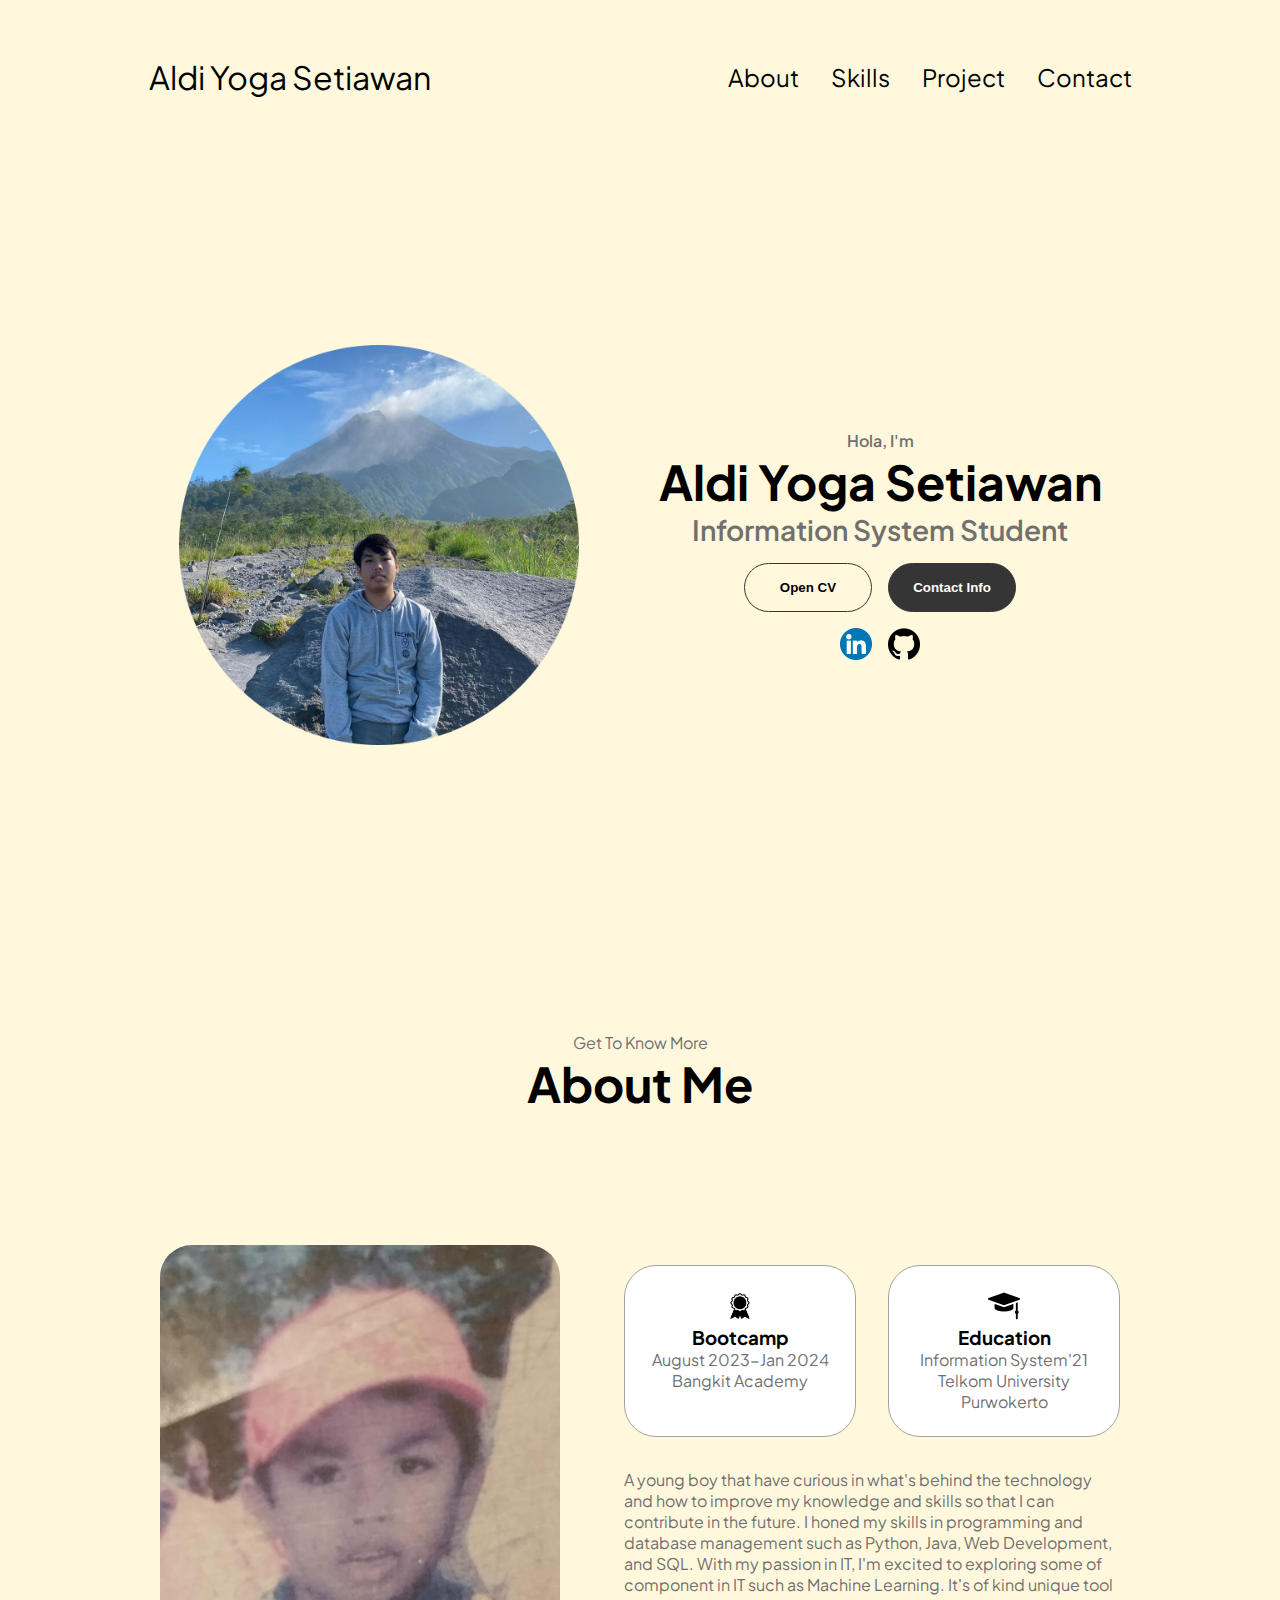
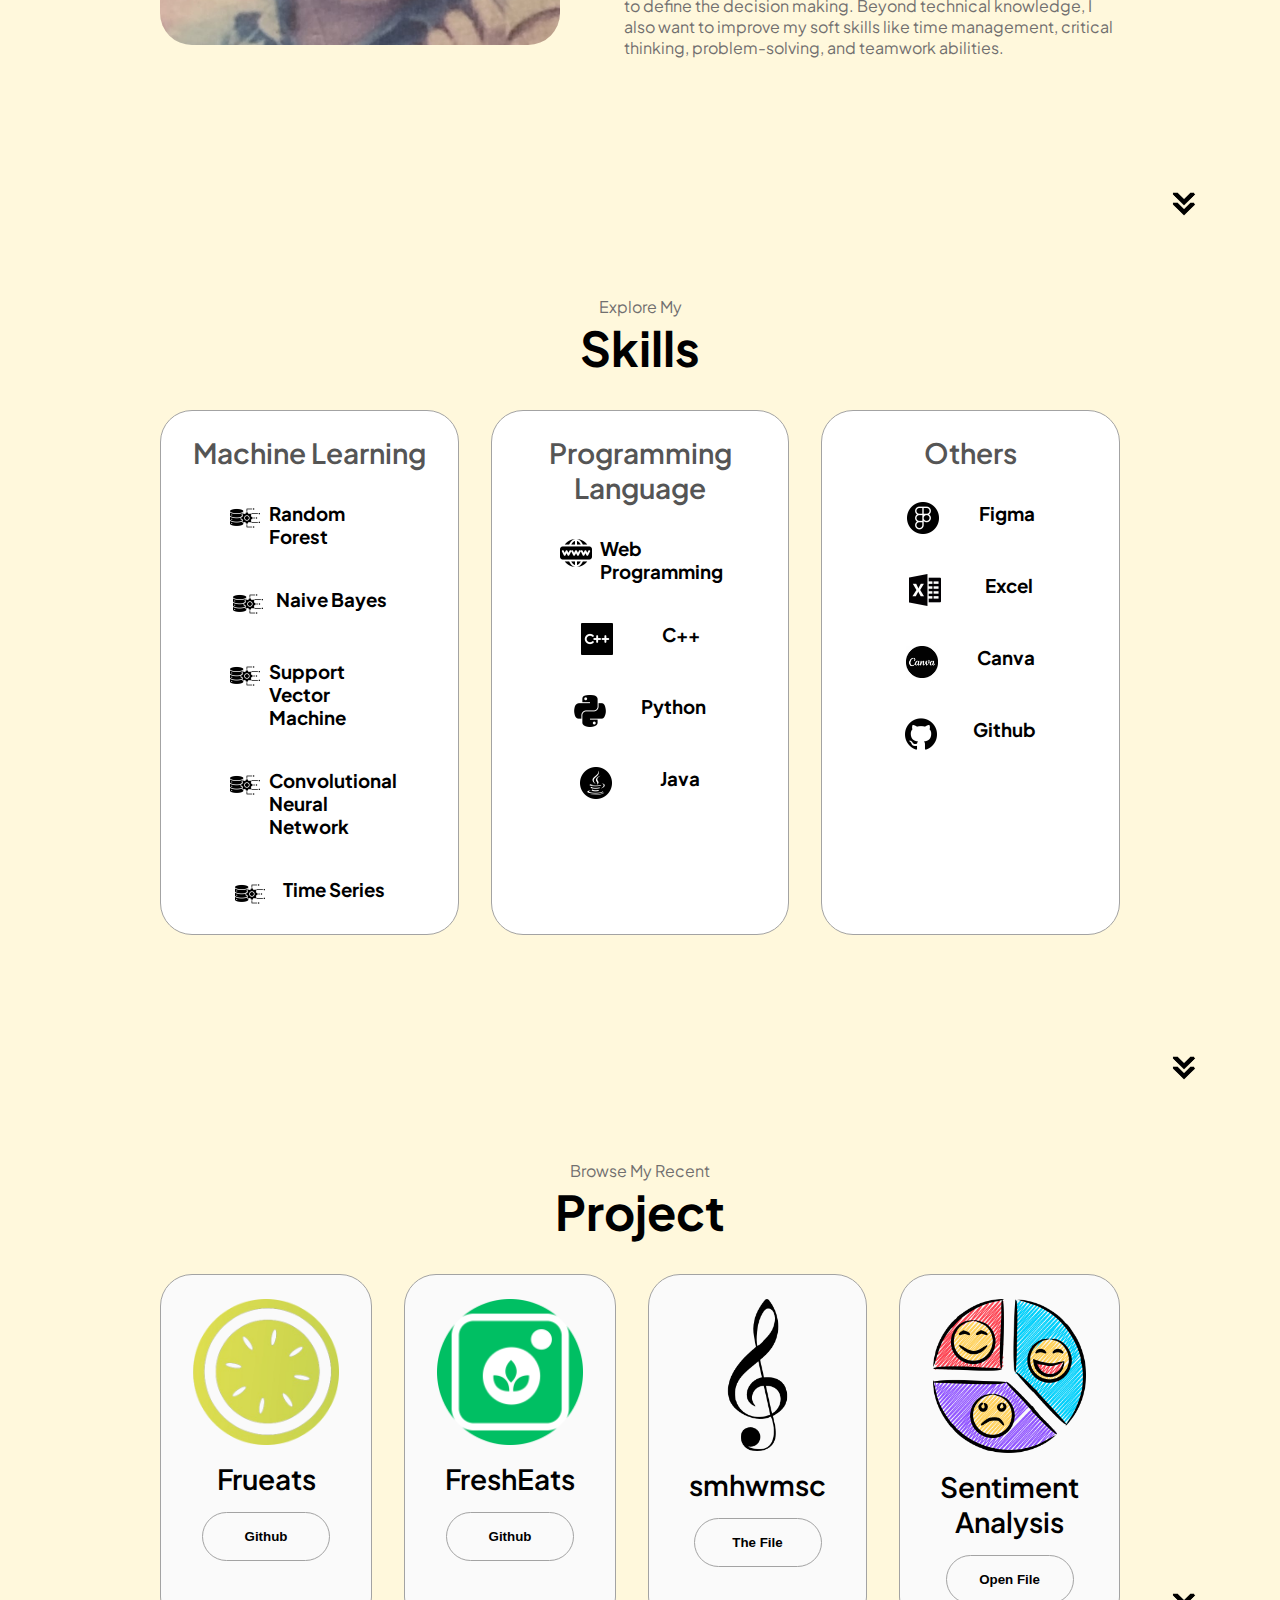
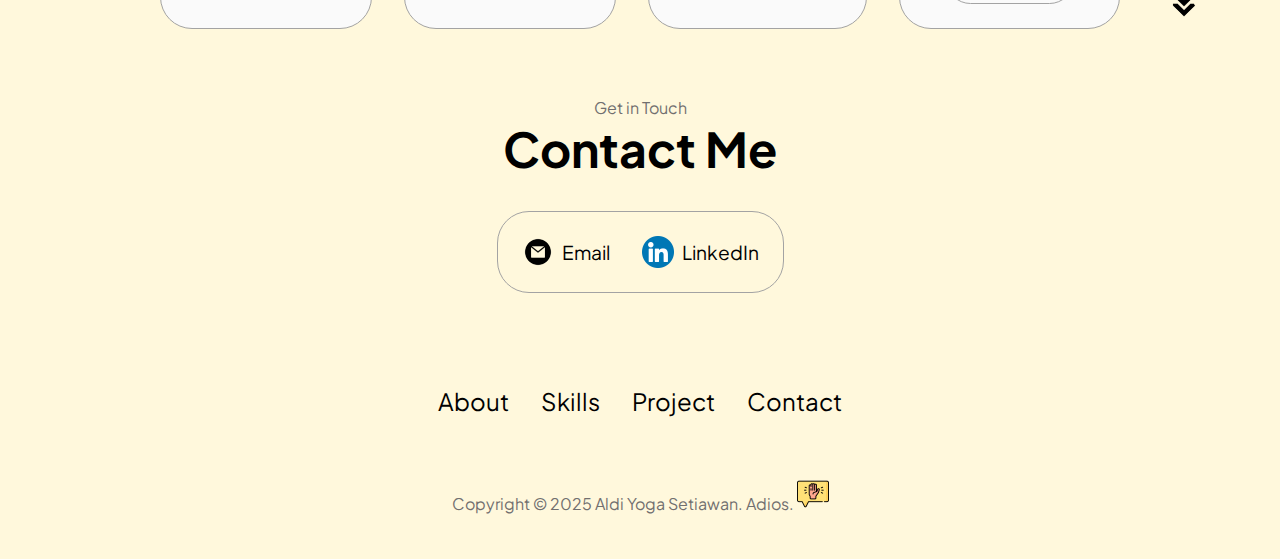
==== index.html @ 89f00912 "change logo" ====
<!DOCTYPE html>
<html lang="en">
  <head>
    <meta charset="UTF-8" />
    <meta http-equiv="X-UA-Compatible" content="IE=edge" />
    <meta name="viewport" content="width=device-width, initial-scale=1.0" />
    <title>Hola Aldi</title>
    <link rel="stylesheet" href="style.css" />
    <link rel="stylesheet" href="mediaqueries.css" />
    <link rel="icon" href="./assets/letter-a_11606740.png" type="image/png">
  </head>
  <body>
    <nav id="desktop-nav">
      <div class="logo">
        <a href="">Aldi Yoga Setiawan</a>
      </div>
      <div>
        <ul class="nav-links">
          <li><a href="#about">About</a></li>
          <li><a href="#experience">Skills</a></li>
          <li><a href="#projects">Project</a></li>
          <li><a href="#contact">Contact</a></li>
        </ul>
      </div>
    </nav>
    <nav id="hamburger-nav">
      <div class="logo">Aldi Yoga</div>
      <div class="hamburger-menu">
        <div class="hamburger-icon" onclick="toggleMenu()">
          <span></span>
          <span></span>
          <span></span>
        </div>
        <div class="menu-links">
          <li><a href="#about" onclick="toggleMenu()">About</a></li>
          <li><a href="#experience" onclick="toggleMenu()">Skills</a></li>
          <li><a href="#projects" onclick="toggleMenu()">Projects</a></li>
          <li><a href="#contact" onclick="toggleMenu()">Contact</a></li>
        </div>
      </div>
    </nav>
    <section id="profile">
      <div class="section__pic-container">
        <img src="./assets/profil aldi.jpeg" alt="Aldi Yoga profile picture" />
      </div>
      <div class="section__text">
        <p class="section__text__p1">Hola, I'm</p>
        <h1 class="title">Aldi Yoga Setiawan</h1>
        <p class="section__text__p2">Information System Student</p>
        <div class="btn-container">
          <button
            class="btn btn-color-2"
            onclick="window.open('./assets/CV.pdf')"
          >
            Open CV
          </button>
          <button class="btn btn-color-1" onclick="location.href='./#contact'">
            Contact Info
          </button>
        </div>
        <div id="socials-container">
          <img
            src="./assets/linkedin_3670045.png"
            alt="My LinkedIn profile"
            class="icon"
            onclick="location.href='https://www.linkedin.com/in/aldi-yoga-setiawan/'"
          />
          <img
            src="./assets/github.png"
            alt="My Github profile"
            class="icon"
            onclick="location.href='https://github.com/melifeandmetime'"
          />
        </div>
      </div>
    </section>

    <!-- About -->
    <section id="about">
      <p class="section__text__p1">Get To Know More</p>
      <h1 class="title">About Me</h1>
      <div class="section-container">
        <div class="section__pic-container">
          <img
            src="./assets/about aldi.jpeg"
            alt="Profile picture"
            class="about-pic"
          />
        </div>
        <div class="about-details-container">
          <div class="about-containers">
            <div class="details-container">
              <img
                src="./assets/experience.png"
                alt="Experience icon"
                class="icon"
              />
              <h3>Bootcamp</h3>
              <p>August 2023-Jan 2024 <br />Bangkit Academy</p>
            </div>
            <div class="details-container">
              <img
                src="./assets/mortarboard.png"
                alt="Education icon"
                class="icon"
              />
              <h3>Education</h3>
              <p>Information System'21<br />Telkom University Purwokerto</p>
            </div>
          </div>
          <div class="text-container">
            <p>
              A young boy that have curious in what's behind the technology and how to improve my knowledge and skills 
              so that I can contribute in the future. I honed my skills in programming and database management such as Python, 
              Java, Web Development, and SQL. With my passion in IT, I'm excited to exploring some of component in IT such as 
              Machine Learning. It's of kind unique tool to define the decision making. Beyond technical knowledge, I also want 
              to improve my soft skills like time management, critical thinking, problem-solving, and teamwork abilities.
            </p>
          </div>
        </div>
      </div>
      <img
        src="./assets/arrow.png"
        alt="Arrow icon"
        class="icon arrow"
        onclick="location.href='./#experience'"
      />
    </section>

    <!-- Experience -->
    <section id="experience">
      <p class="section__text__p1">Explore My</p>
      <h1 class="title">Skills</h1>
      <div class="experience-details-container">
        <div class="about-containers">
          <div class="details-container">
            <h2 class="experience-sub-title">Machine Learning</h2>
            <div class="article-container">
              <article>
                <img
                  src="./assets/data-engineer.png"
                  alt="Experience icon"
                  class="icon"
                />
                <div>
                  <h3>Random Forest</h3>
                  <!-- <p>Beginner</p> -->
                </div>
              </article>
              <article>
                <img
                  src="./assets/data-engineer.png"
                  alt="Experience icon"
                  class="icon"
                />
                <div>
                  <h3>Naive Bayes</h3>
                  <!-- <p>Beginner</p> -->
                </div>
              </article>
              <article>
                <img
                  src="./assets/data-engineer.png"
                  alt="Experience icon"
                  class="icon"
                />
                <div>
                  <h3>Support Vector Machine</h3>
                  <!-- <p>Beginner</p> -->
                </div>
              </article>
              <article>
                <img
                  src="./assets/data-engineer.png"
                  alt="Experience icon"
                  class="icon"
                />
                <div>
                  <h3>Convolutional Neural Network</h3>
                  <!-- <p>Beginner</p> -->
                </div>
              </article>
              <article>
                <img
                  src="./assets/data-engineer.png"
                  alt="Experience icon"
                  class="icon"
                />
                <div>
                  <h3>Time Series</h3>
                  <!-- <p>Beginner</p> -->
                </div>
              </article>
            </div>
          </div>
          <div class="details-container">
            <h2 class="experience-sub-title">Programming Language</h2>
            <div class="article-container">
              <article>
                <img
                  src="./assets/domains.png"
                  alt="Experience icon"
                  class="icon"
                />
                <div>
                  <h3>Web Programming</h3>
                  <!-- <p>intermediate</p> -->
                </div>
              </article>
              <article>
                <img
                  src="./assets/c-logo.png"
                  alt="Experience icon"
                  class="icon"
                />
                <div>
                  <h3>C++</h3>
                  <!-- <p>Intermediate</p> -->
                </div>
              </article>
              <article>
                <img
                  src="./assets/python.png"
                  alt="Experience icon"
                  class="icon"
                />
                <div>
                  <h3>Python</h3>
                  <!-- <p>Intermediate</p> -->
                </div>
              </article>
              <article>
                <img
                  src="./assets/java.png"
                  alt="Experience icon"
                  class="icon"
                />
                <div>
                  <h3>Java</h3>
                  <!-- <p>Intermediate</p> -->
                </div>
              </article>
            </div>
          </div>
          <div class="details-container">
            <h2 class="experience-sub-title">Others</h2>
            <div class="article-container">
              <article>
                <img
                  src="./assets/figma.png"
                  alt="Experience icon"
                  class="icon"
                />
                <div>
                  <h3>Figma</h3>
                  <!-- <p>intermediate</p> -->
                </div>
              </article>
              <article>
                <img
                  src="./assets/excel-file.png"
                  alt="Experience icon"
                  class="icon"
                />
                <div>
                  <h3>Excel</h3>
                  <!-- <p>Intermediate</p> -->
                </div>
              </article>
              <article>
                <img
                  src="./assets/canva logo.jpg"
                  alt="Experience icon"
                  class="icon"
                />
                <div>
                  <h3>Canva</h3>
                  <!-- <p>Intermediate</p> -->
                </div>
              </article>
              <article>
                <img
                  src="./assets/github.png"
                  alt="Experience icon"
                  class="icon"
                />
                <div>
                  <h3>Github</h3>
                  <!-- <p>Intermediate</p> -->
                </div>
              </article>
            </div>
          </div>
        </div>
      </div>
      <img
        src="./assets/arrow.png"
        alt="Arrow icon"
        class="icon arrow"
        onclick="location.href='./#projects'"
      />
    </section>

    <!-- Project -->
    <section id="projects">
      <p class="section__text__p1">Browse My Recent</p>
      <h1 class="title">Project</h1>
      <div class="experience-details-container">
        <div class="about-containers">
          <div class="details-container color-container">
            <div class="article-container">
              <img
                src="./assets/frueats.png"
                alt="Project 1"
                class="project-img"
              />
            </div>
            <h2 class="experience-sub-title project-title">Frueats</h2>
            <div class="btn-container">
              <button
                class="btn btn-color-2 project-btn"
                onclick="location.href='https://github.com/melifeandmetime/frueats'"
              >
                Github
              </button>
            </div>
          </div>
          <div class="details-container color-container">
            <div class="article-container">
              <img
                src="./assets/logo fresheats-photoaidcom-cropped.png"
                alt="Project 1"
                class="project-img"
              />
            </div>
            <h2 class="experience-sub-title project-title">FreshEats</h2>
            <div class="btn-container">
              <button
                class="btn btn-color-2 project-btn"
                onclick="location.href='https://github.com/CapstoneFresheats'"
              >
                Github
              </button>
            </div>
          </div>
          <div class="details-container color-container">
            <div class="article-container">
              <img
                src="./assets/g-clef-musical-note.png"
                alt="Project 1"
                class="project-img"
              />
            </div>
            <h2 class="experience-sub-title project-title">smhwmsc</h2>
            <div class="btn-container">
              <button
                class="btn btn-color-2 project-btn"
                onclick="location.href='https://colab.research.google.com/drive/1kUEx1ZjwB7GgZHig-gep9Zp4Wevwlafe?usp=sharing'"
              >
                The File
              </button>
            </div>
          </div>
          <div class="details-container color-container">
            <div class="article-container">
              <img
                src="./assets/sentiment-analysis_18220211.png"
                alt="Project 1"
                class="project-img"
              />
            </div>
            <h2 class="experience-sub-title project-title">Sentiment Analysis</h2>
            <div class="btn-container">
              <button
                class="btn btn-color-2 project-btn"
                onclick="window.open('./assets/Sentimen analysis.pdf')"
              >
                Open File
              </button>
            </div>
          </div>
        </div>
      </div>
      <img
        src="./assets/arrow.png"
        alt="Arrow icon"
        class="icon arrow"
        onclick="location.href='./#contact'"
      />
    </section>

    <!-- Contact -->
    <section id="contact">
      <p class="section__text__p1">Get in Touch</p>
      <h1 class="title">Contact Me</h1>
      <div class="contact-info-upper-container">
        <div class="contact-info-container">
          <img
            src="./assets/email.png"
            alt="Email icon"
            class="icon"
            onclick="location.href='mailto:babykids805@gmail.com'"
          />
          <p><a href="mailto:babykids805@gmail.com">Email</a></p>
        </div>
        <br>
        <br>
        <div class="contact-info-container">
          <img
            src="./assets/linkedin_3670045.png"
            alt="LinkedIn icon"
            class="icon"
            onclick="location.href='https://www.linkedin.com/in/aldi-yoga-setiawan/'"
          />
          <p><a href="https://www.linkedin.com/in/aldi-yoga-setiawan/">LinkedIn</a></p>
        </div>
      </div>
    </section>

    <!-- FOOTER -->
    <footer>
      <nav>
        <div class="nav-links-container">
          <ul class="nav-links">
            <li><a href="#about">About</a></li>
            <li><a href="#experience">Skills</a></li>
            <li><a href="#projects">Project</a></li>
            <li><a href="#contact">Contact</a></li>
          </ul>
        </div>
      </nav>
      <p>Copyright &#169; 2025 Aldi Yoga Setiawan.  Adios.  <img src="./assets/hands-gestures_7437387.png" alt="Adios icon" class="icon adios"></p>
    </footer>
    <script src="script.js"></script>
  </body>
</html>
---- style.css ----
/* GENERAL */


@import url('https://fonts.googleapis.com/css2?family=Plus+Jakarta+Sans:ital,wght@0,200..800;1,200..800&display=swap');

* {
  margin: 0;
  padding: 0;
}

body {
  font-family: "Plus Jakarta Sans", serif;
  background-color: cornsilk;
}

html {
  scroll-behavior: smooth;
}

p {
  color: rgb(113, 111, 111);
}

/* TRANSITION */

a,
.btn {
  transition: all 300ms ease;
}

/* DESKTOP NAV */

nav,
.nav-links {
  display: flex;
}

nav {
  justify-content: space-around;
  align-items: center;
  height: 17vh;
}

.nav-links {
  gap: 2rem;
  list-style: none;
  font-size: 1.5rem;
}

a {
  color: black;
  text-decoration: none;
  text-decoration-color: white;
}

a:hover {
  color: grey;
  text-decoration: underline;
  text-underline-offset: 1rem;
  text-decoration-color: rgb(181, 181, 181);
}

.logo {
  font-size: 2rem;
}

.logo:hover {
  cursor: default;
}

/* HAMBURGER MENU */

#hamburger-nav {
  display: none;
}

.hamburger-menu {
  position: relative;
  display: inline-block;
}

.hamburger-icon {
  display: flex;
  flex-direction: column;
  justify-content: space-between;
  height: 24px;
  width: 30px;
  cursor: pointer;
}

.hamburger-icon span {
  width: 100%;
  height: 2px;
  background-color: black;
  transition: all 0.3 ease-in-out;
}

.menu-links {
  position: absolute;
  top: 100%;
  right: 0;
  background-color: white;
  width: fit-content;
  max-height: 0;
  overflow: hidden;
  transition: all 0.3 ease-in-out;
}

.menu-links a {
  display: block;
  padding: 10px;
  text-align: center;
  font-size: 1.5rem;
  color: black;
  text-decoration: none;
  transition: all 0.3 ease-in-out;
}

.menu-links li {
  list-style: none;
}

.menu-links.open {
  max-height: 300px;
}

.hamburger-icon.open span:first-child {
  transform: rotate(45deg) translate(10px, 5px);
}

.hamburger-icon.open span:nth-child(2) {
  opacity: 0;
}

.hamburger-icon.open span:last-child {
  transform: rotate(-45deg) translate(10px, -5px);
}

.hamburger-icon span:first-child {
  transform: none;
}

.hamburger-icon span:first-child {
  opacity: 1;
}

.hamburger-icon span:first-child {
  transform: none;
}

/* SECTIONS */

section {
  padding-top: 4vh;
  height: 96vh;
  margin: 0 10rem;
  box-sizing: border-box;
  min-height: fit-content;
}

.section-container {
  display: flex;
}

/* PROFILE SECTION */

#profile {
  display: flex;
  justify-content: center;
  gap: 5rem;
  height: 80vh;
}

.section__pic-container {
  display: flex;
  height: 400px;
  width: 400px;
  margin: auto 0;
}

.section__text {
  align-self: center;
  text-align: center;
}

.section__text p {
  font-weight: 600;
}

.section__text__p1 {
  text-align: center;
}

.section__text__p2 {
  font-size: 1.75rem;
  margin-bottom: 1rem;
}

.title {
  font-size: 3rem;
  text-align: center;
}

#socials-container {
  display: flex;
  justify-content: center;
  margin-top: 1rem;
  gap: 1rem;
}

/* ICONS */

.icon {
  cursor: pointer;
  height: 2rem;
}

/* BUTTONS */

.btn-container {
  display: flex;
  justify-content: center;
  gap: 1rem;
}

.btn {
  font-weight: 600;
  transition: all 300ms ease;
  padding: 1rem;
  width: 8rem;
  border-radius: 2rem;
}

.btn-color-1,
.btn-color-2 {
  border: rgb(53, 53, 53) 0.1rem solid;
}

.btn-color-1:hover,
.btn-color-2:hover {
  cursor: pointer;
}

.btn-color-1,
.btn-color-2:hover {
  background: rgb(53, 53, 53);
  color: white;
}

.btn-color-1:hover {
  background: rgb(0, 0, 0);
}

.btn-color-2 {
  background: none;
}

.btn-color-2:hover {
  border: rgb(255, 255, 255) 0.1rem solid;
}

.btn-container {
  gap: 1rem;
}

/* ABOUT SECTION */

#about {
  position: relative;
}

.about-containers {
  gap: 2rem;
  margin-bottom: 2rem;
  margin-top: 2rem;
}

.about-details-container {
  justify-content: center;
  flex-direction: column;
}

.about-containers,
.about-details-container {
  display: flex;
}

.about-pic {
  border-radius: 2rem;
}

.arrow {
  position: absolute;
  right: -5rem;
  bottom: 2.5rem;
}

.details-container {
  padding: 1.5rem;
  flex: 1;
  background: white;
  border-radius: 2rem;
  border: rgb(53, 53, 53) 0.1rem solid;
  border-color: rgb(163, 163, 163);
  text-align: center;
}

.section-container {
  gap: 4rem;
  height: 80%;
}

.section__pic-container {
  height: 400px;
  width: 400px;
  margin: auto 0;
}

/* EXPERIENCE SECTION */

#experience {
  position: relative;
}

.experience-sub-title {
  color: rgb(85, 85, 85);
  font-weight: 600;
  font-size: 1.75rem;
  margin-bottom: 2rem;
}

.experience-details-container {
  display: flex;
  justify-content: center;
  flex-direction: column;
}

.article-container {
  display: flex;
  text-align: initial;
  flex-wrap: wrap;
  flex-direction: row;
  gap: 2.5rem;
  justify-content: space-around;
}

article {
  display: flex;
  width: 10rem;
  justify-content: space-around;
  gap: 0.5rem;
}

article .icon {
  cursor: default;
}

/* PROJECTS SECTION */

#projects {
  position: relative;
}

.color-container {
  border-color: rgb(163, 163, 163);
  background: rgb(250, 250, 250);
}

.project-img {
  border-radius: 2rem;
  width: 90%;
  height: 90%;
}

.project-title {
  margin: 1rem;
  color: black;
}

.project-btn {
  color: black;
  border-color: rgb(163, 163, 163);
}

/* CONTACT */

#contact {
  display: flex;
  justify-content: center;
  flex-direction: column;
  height: 70vh;
}

.contact-info-upper-container {
  display: flex;
  justify-content: center;
  border-radius: 2rem;
  border: rgb(53, 53, 53) 0.1rem solid;
  border-color: rgb(163, 163, 163);
  background: (250, 250, 250);
  margin: 2rem auto;
  padding: 0.5rem;
}

.contact-info-container {
  display: flex;
  align-items: center;
  justify-content: center;
  gap: 0.5rem;
  margin: 1rem;
}

.contact-info-container p {
  font-size: larger;
}

.contact-icon {
  cursor: default;
}

.email-icon {
  height: 2.5rem;
}

/* FOOTER SECTION */

footer {
  height: 26vh;
  margin: 0 1rem;
}

footer p {
  text-align: center;
}
---- mediaqueries.css ----
@media screen and (max-width: 1400px) {
  #profile {
    height: 83vh;
    margin-bottom: 6rem;
  }
  .about-containers {
    flex-wrap: wrap;
  }
  #contact,
  #projects {
    height: fit-content;
  }
}

@media screen and (max-width: 1200px) {
  #desktop-nav {
    display: none;
  }
  #hamburger-nav {
    display: flex;
  }
  #experience,
  .experience-details-container {
    margin-top: 2rem;
  }
  #profile,
  .section-container {
    display: block;
  }
  .arrow {
    display: none;
  }
  section,
  .section-container {
    height: fit-content;
  }
  section {
    margin: 0 5%;
  }
  .section__pic-container {
    width: 275px;
    height: 275px;
    margin: 0 auto 2rem;
  }
  .about-containers {
    margin-top: 0;
  }
}

@media screen and (max-width: 600px) {
  #contact,
  footer {
    height: 40vh;
  }
  #profile {
    height: 83vh;
    margin-bottom: 0;
  }
  article {
    font-size: 1rem;
  }
  footer nav {
    height: fit-content;
    margin-bottom: 2rem;
  }
  .about-containers,
  .contact-info-upper-container,
  .btn-container {
    flex-wrap: wrap;
  }
  .contact-info-container {
    margin: 0;
  }
  .contact-info-container p,
  .nav-links li a {
    font-size: 1rem;
  }
  .experience-sub-title {
    font-size: 1.25rem;
  }
  .logo {
    font-size: 1.5rem;
  }
  .nav-links {
    flex-direction: column;
    gap: 0.5rem;
    text-align: center;
  }
  .section__pic-container {
    width: auto;
    height: 46vw;
    justify-content: center;
  }
  .section__text__p2 {
    font-size: 1.25rem;
  }
  .title {
    font-size: 2rem;
  }
  .text-container {
    text-align: justify;
  }
}
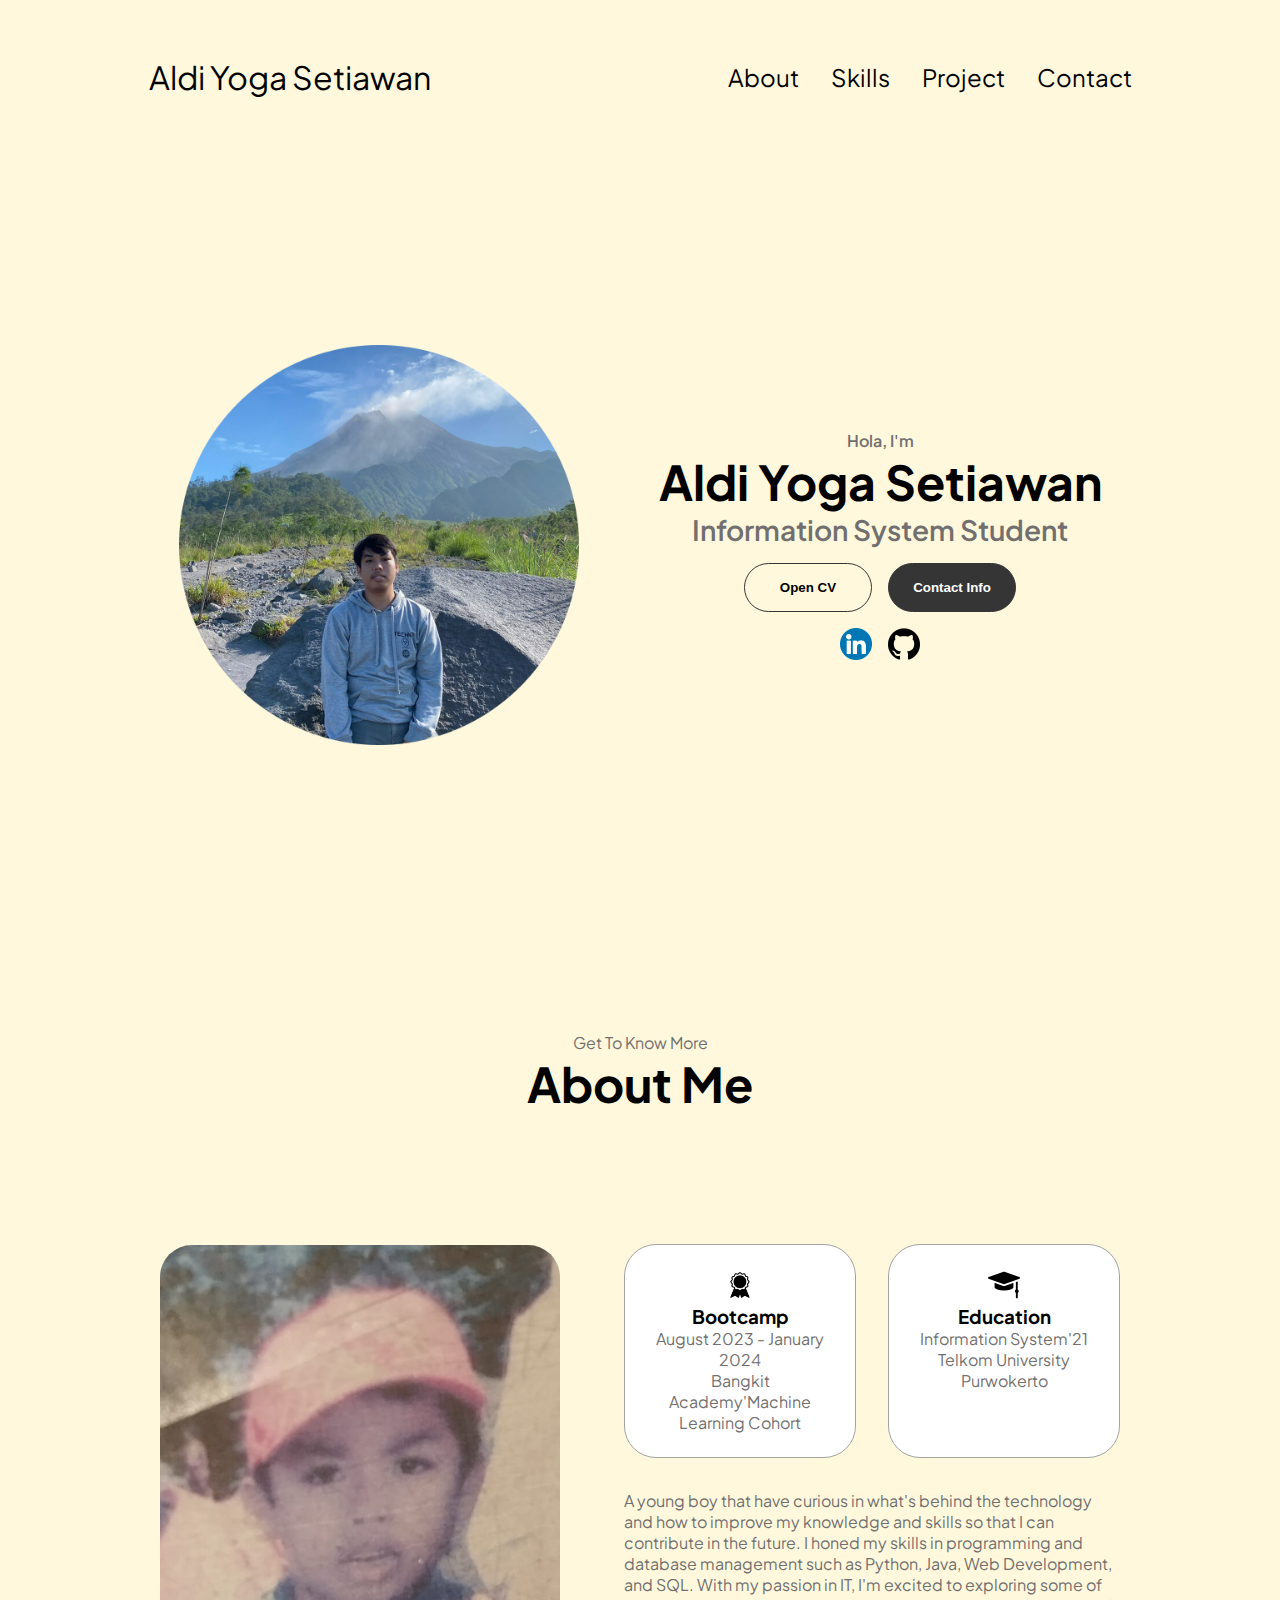
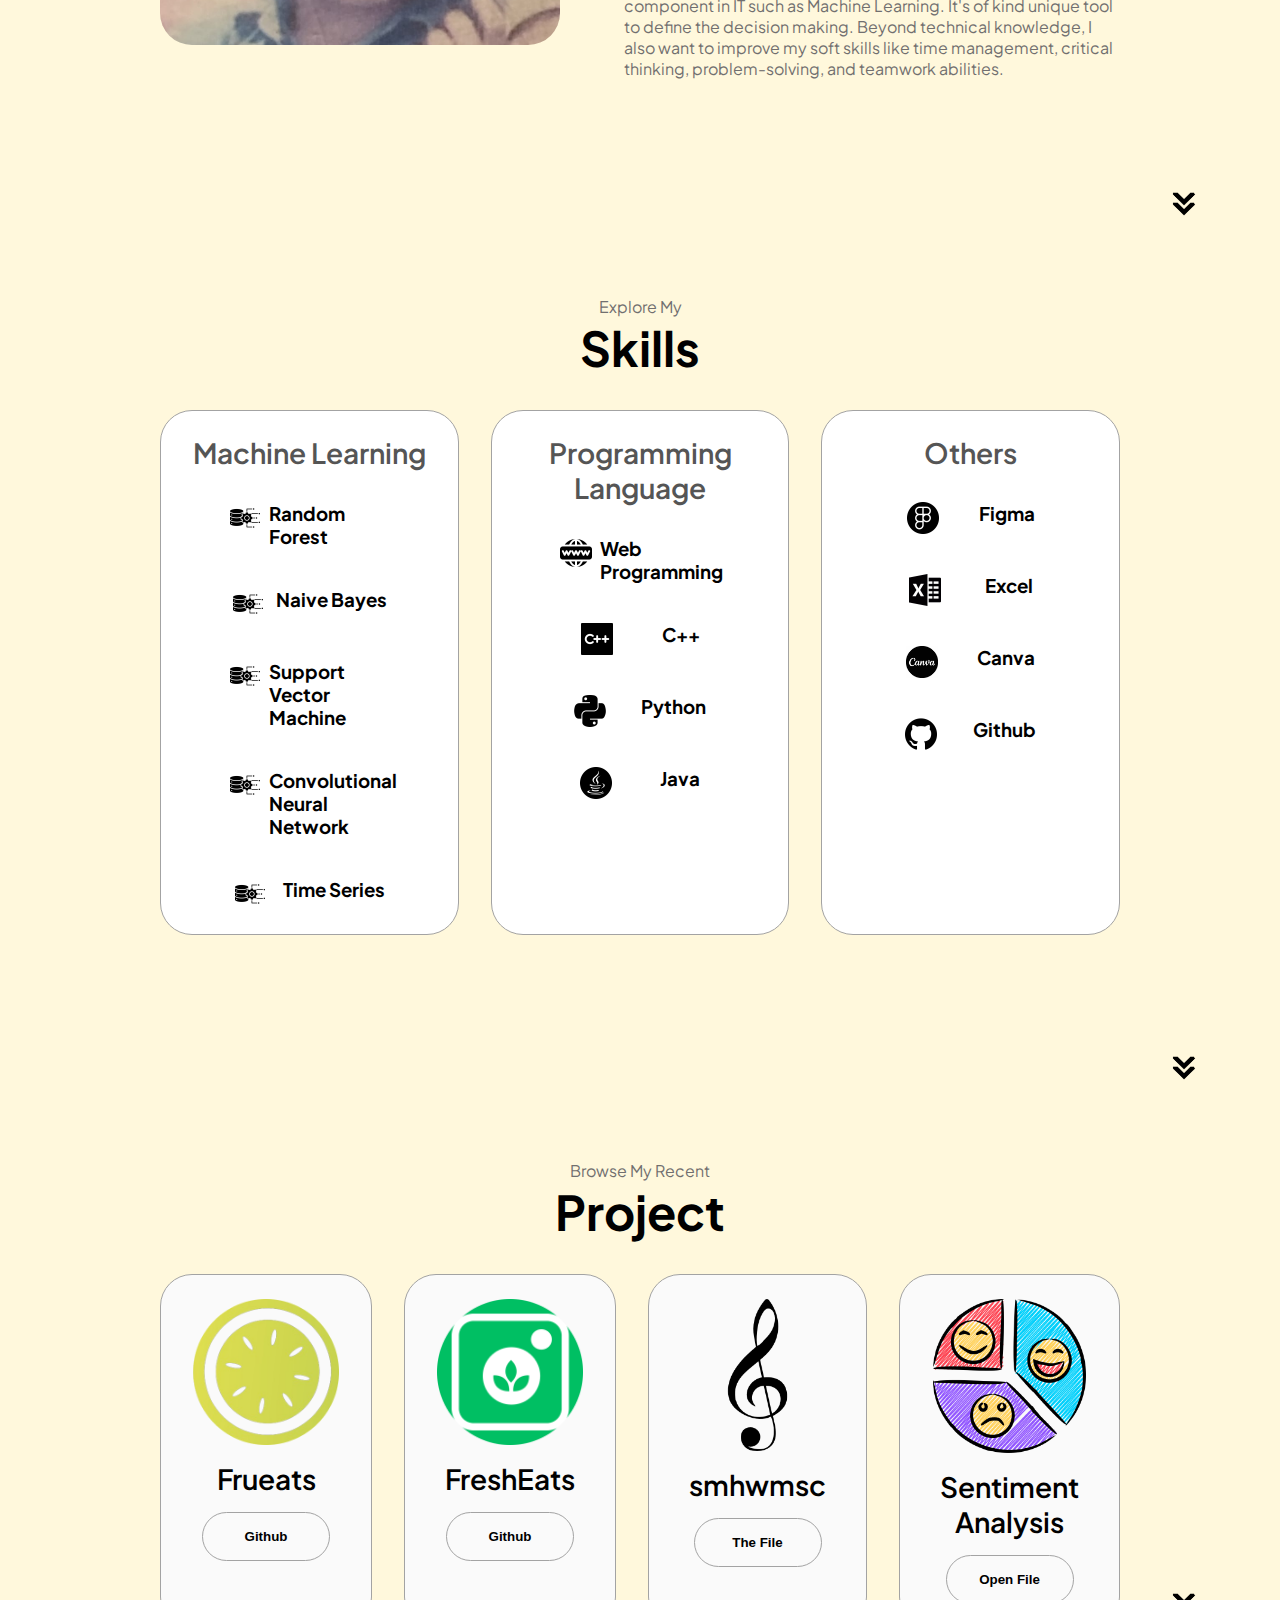
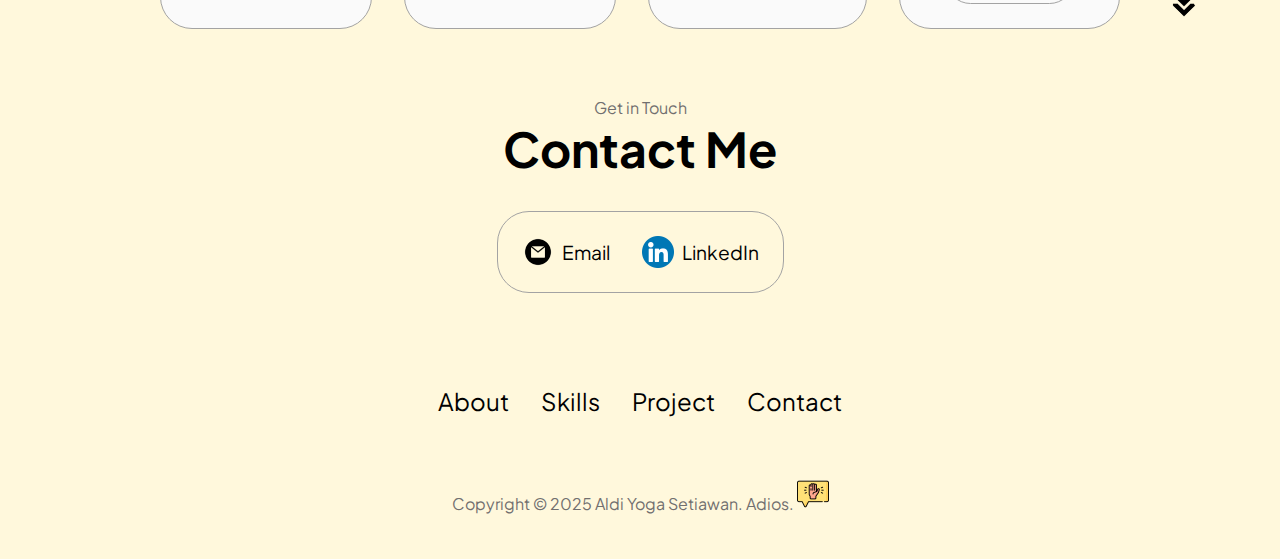
==== commit 0ff22aa7: "edit about me" ====
--- a/index.html
+++ b/index.html
@@ -96,7 +96,7 @@
                 class="icon"
               />
               <h3>Bootcamp</h3>
-              <p>August 2023-Jan 2024 <br />Bangkit Academy</p>
+              <p>August 2023 - January 2024 <br />Bangkit Academy'Machine Learning Cohort</p>
             </div>
             <div class="details-container">
               <img
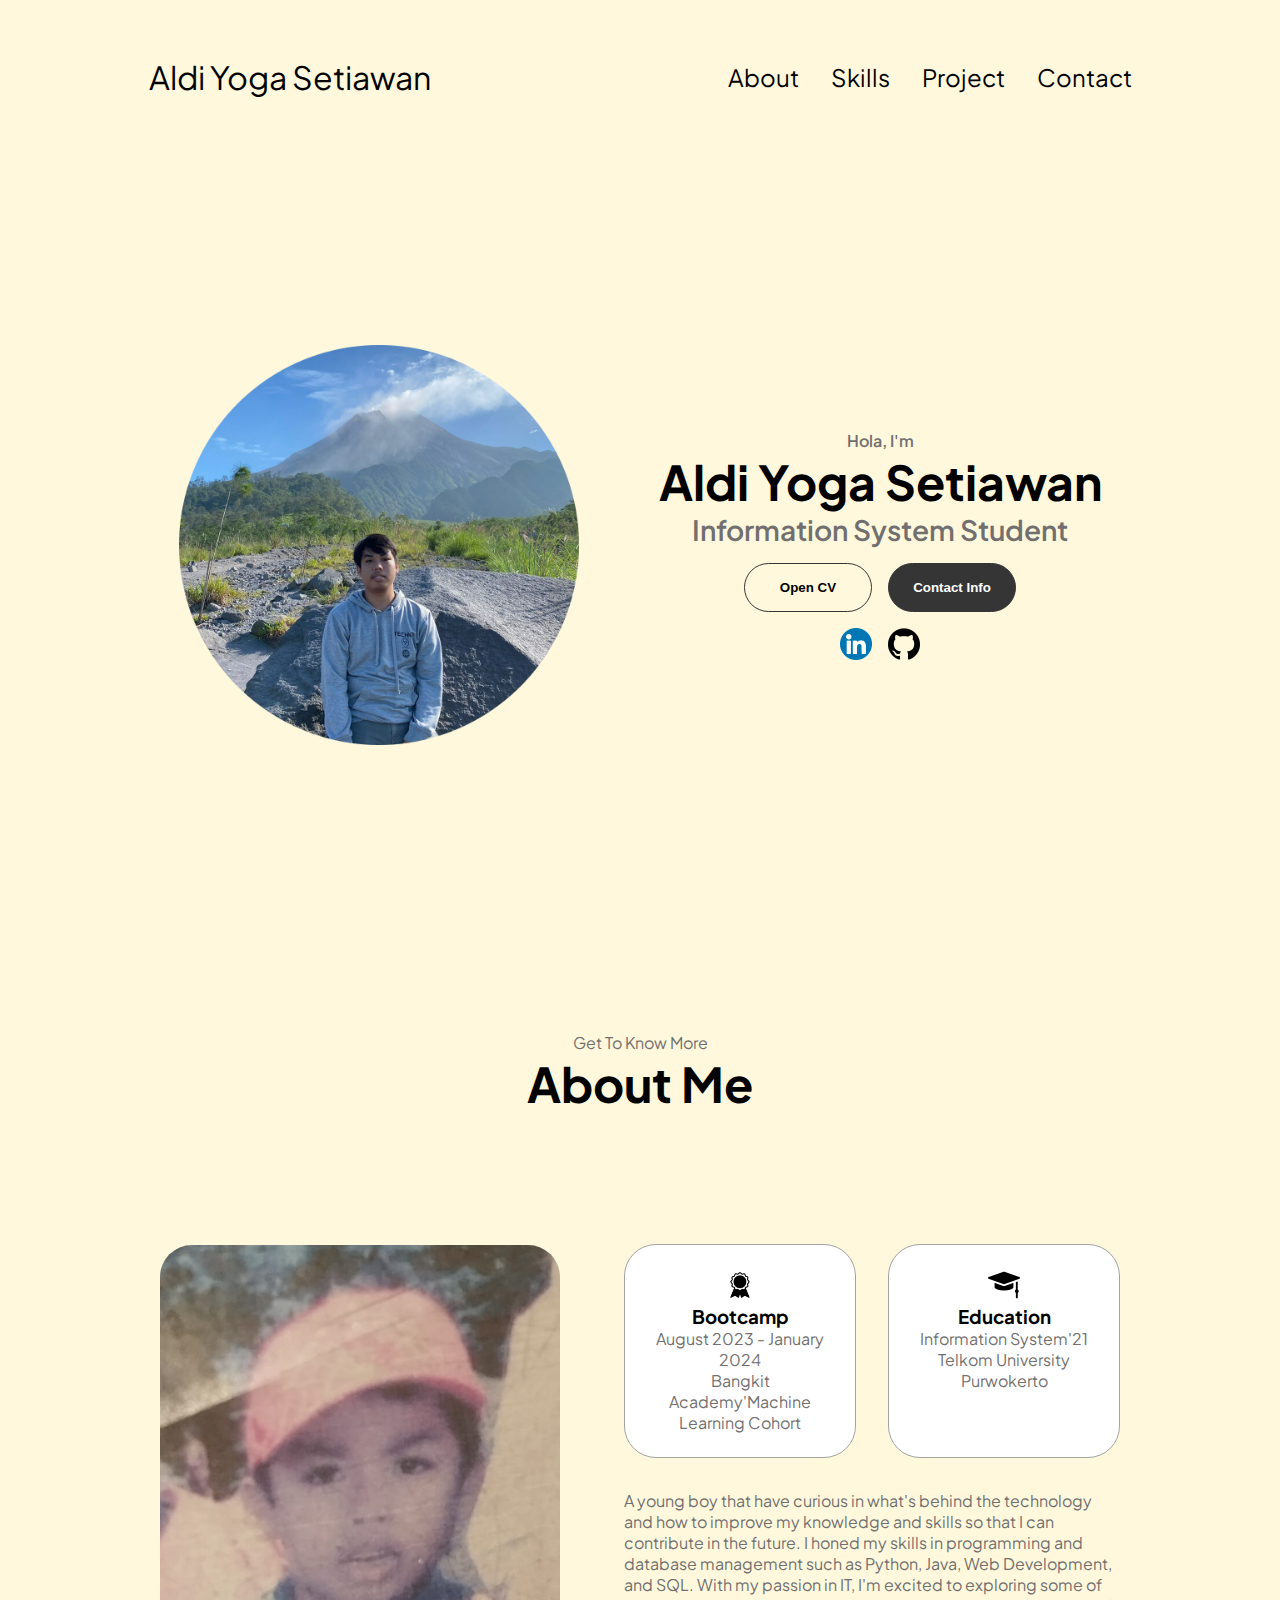
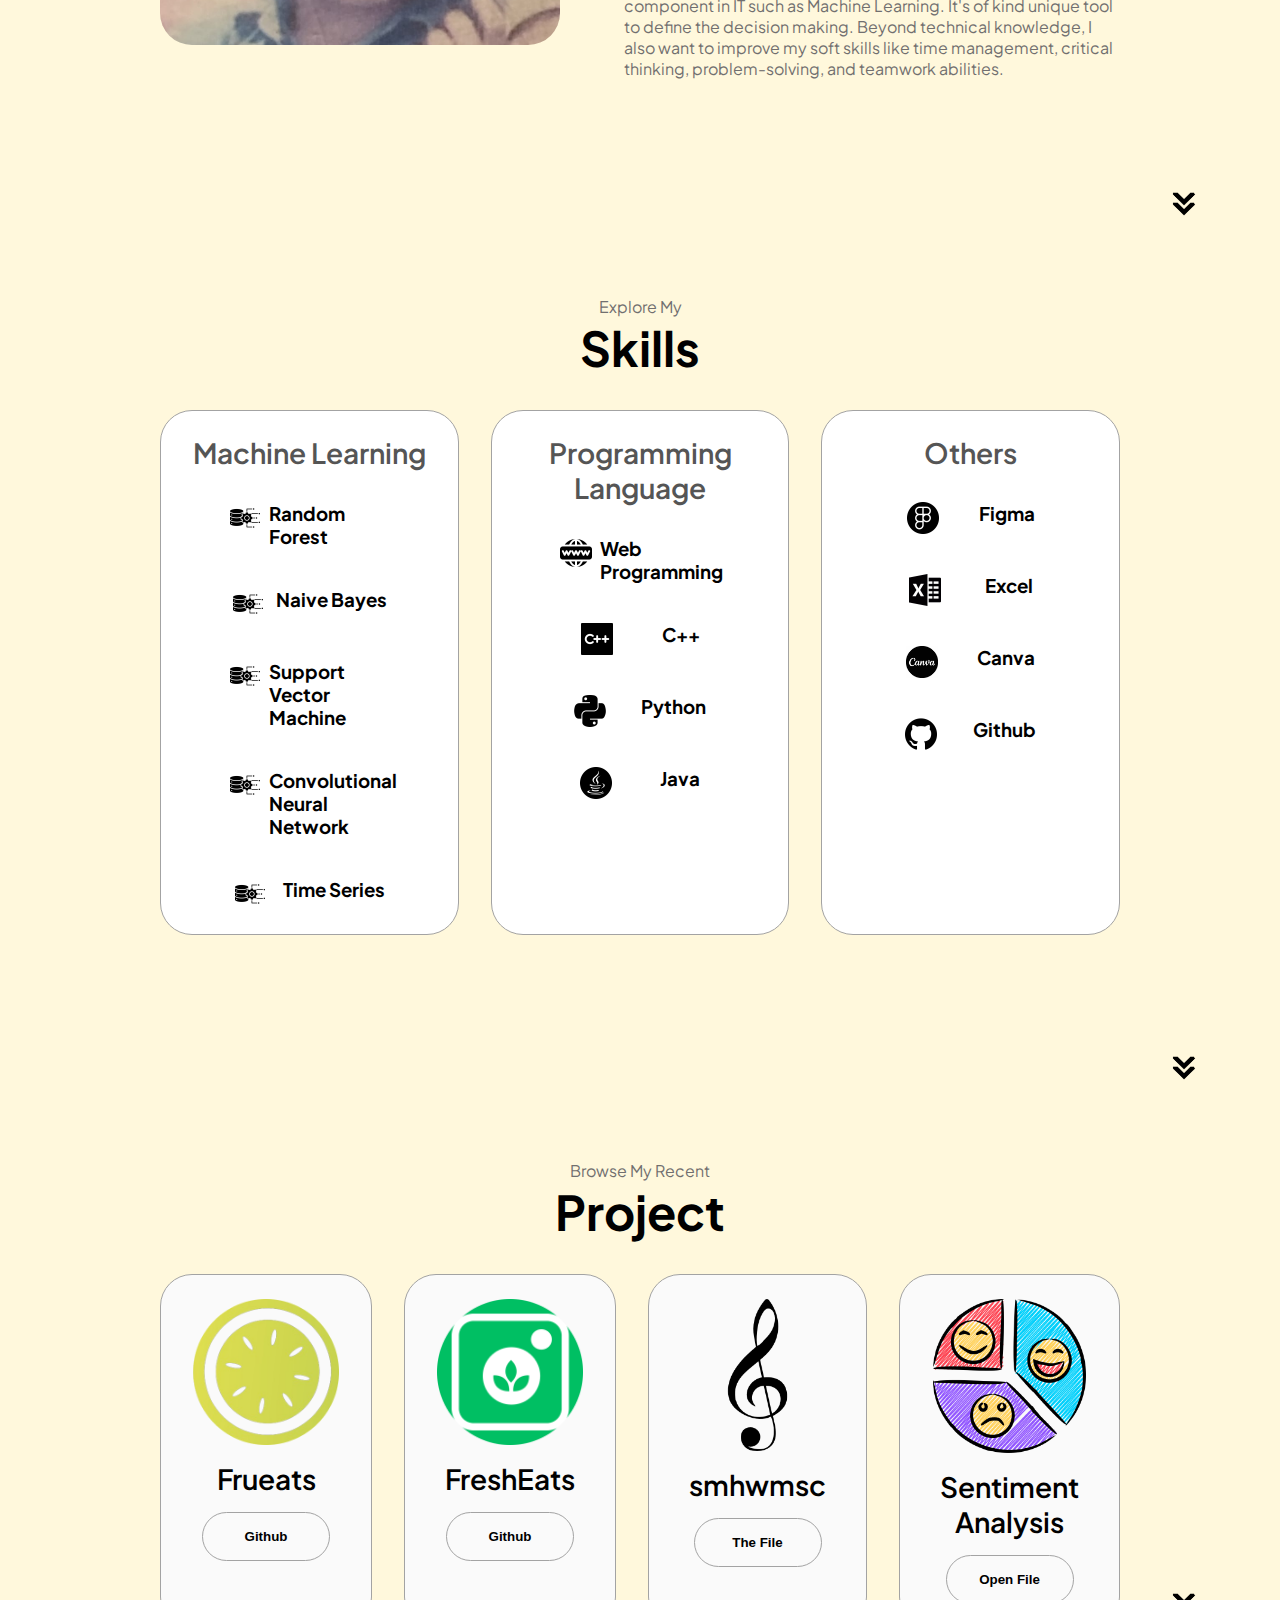
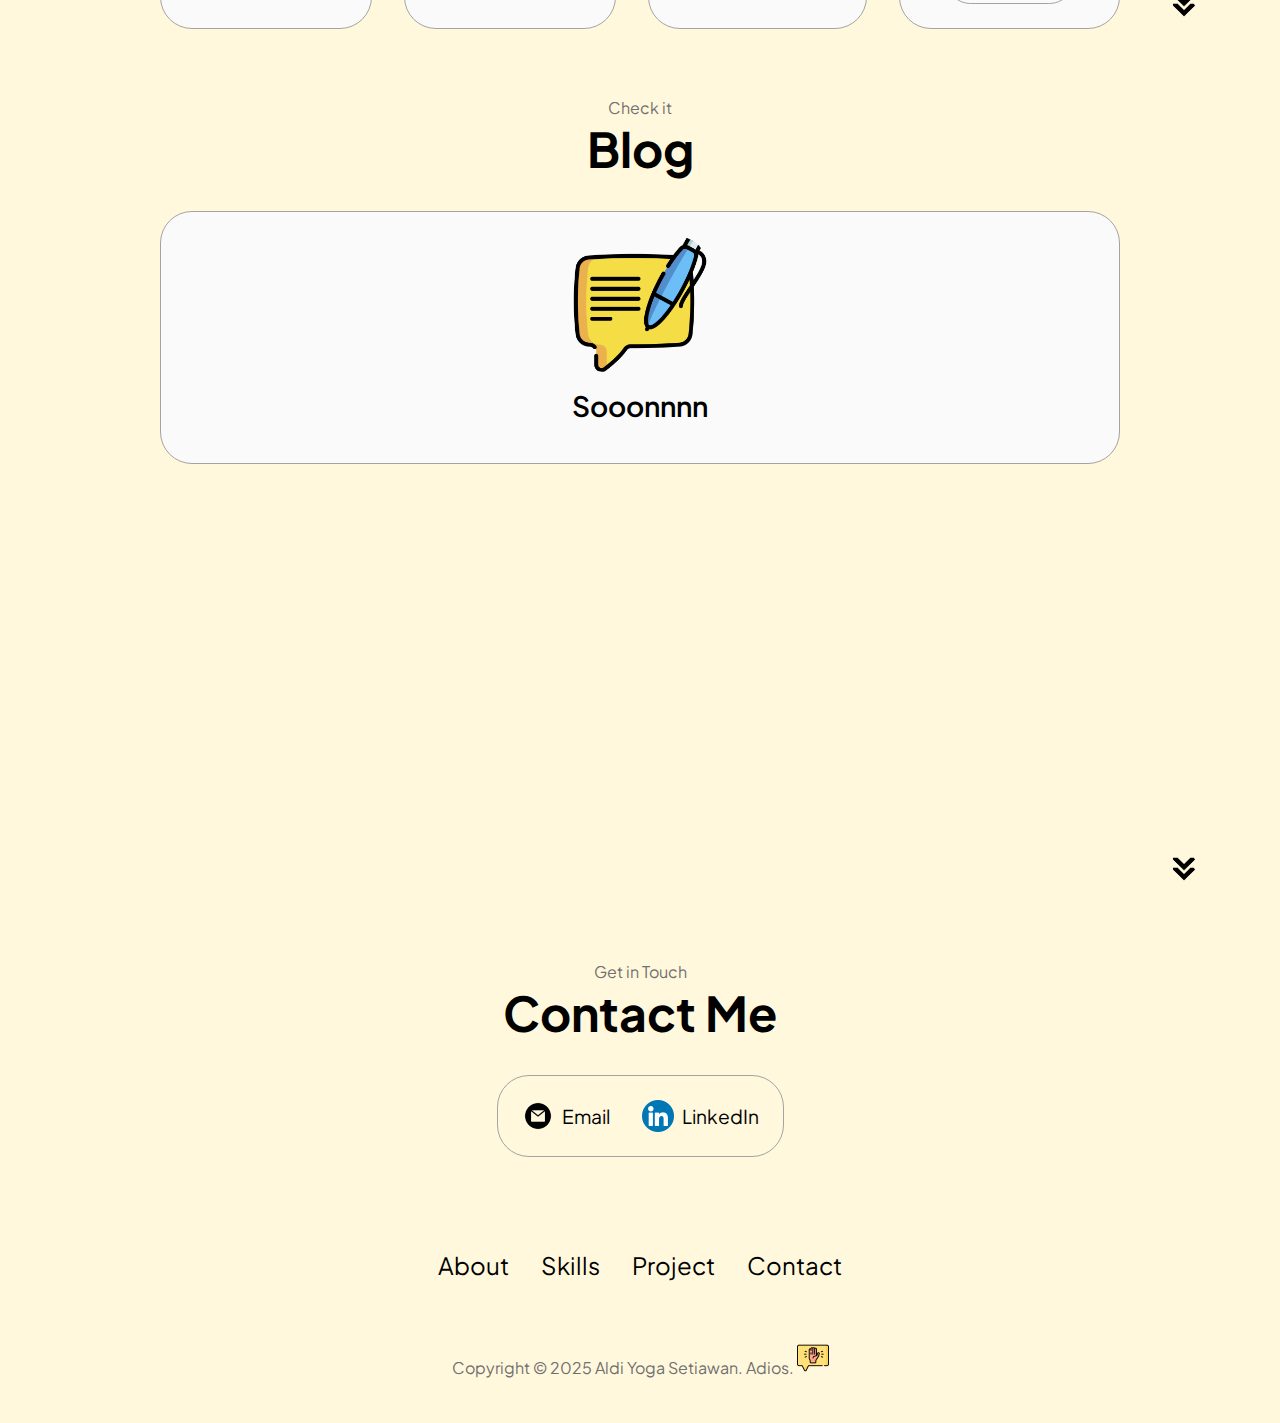
==== commit 1e8d4d74: "adding blog section" ====
--- a/index.html
+++ b/index.html
@@ -389,6 +389,40 @@
       />
     </section>
 
+    <!-- Blog -->
+    <section id="blogs">
+      <p class="section__text__p1">Check it</p>
+      <h1 class="title">Blog</h1>
+      <div class="about-details-container">
+        <div class="about-containers">
+          <div class="details-container color-container">
+            <div class="article-container">
+              <img
+                src="./assets/blog.png"
+                alt="Blog 1"
+                class="blog-img"
+              />
+            </div>
+            <h2 class="experience-sub-title project-title">Sooonnnn</h2>
+            <div class="btn-container">
+              <!-- <button
+                class="btn btn-color-2 project-btn"
+                onclick="location.href='https://github.com/melifeandmetime/frueats'"
+              >
+                Github
+              </button> -->
+            </div>
+          </div>
+        </div>
+      </div>
+      <img
+        src="./assets/arrow.png"
+        alt="Arrow icon"
+        class="icon arrow"
+        onclick="location.href='./#contact'"
+      />
+    </section>
+
     <!-- Contact -->
     <section id="contact">
       <p class="section__text__p1">Get in Touch</p>
--- a/style.css
+++ b/style.css
@@ -432,3 +432,14 @@
 footer p {
   text-align: center;
 }
+
+/* Blog Section */
+#blogs {
+  position: relative;
+}
+
+.blog-img {
+  border-radius: 2rem;
+  width: 15%;
+  height: 15%;
+}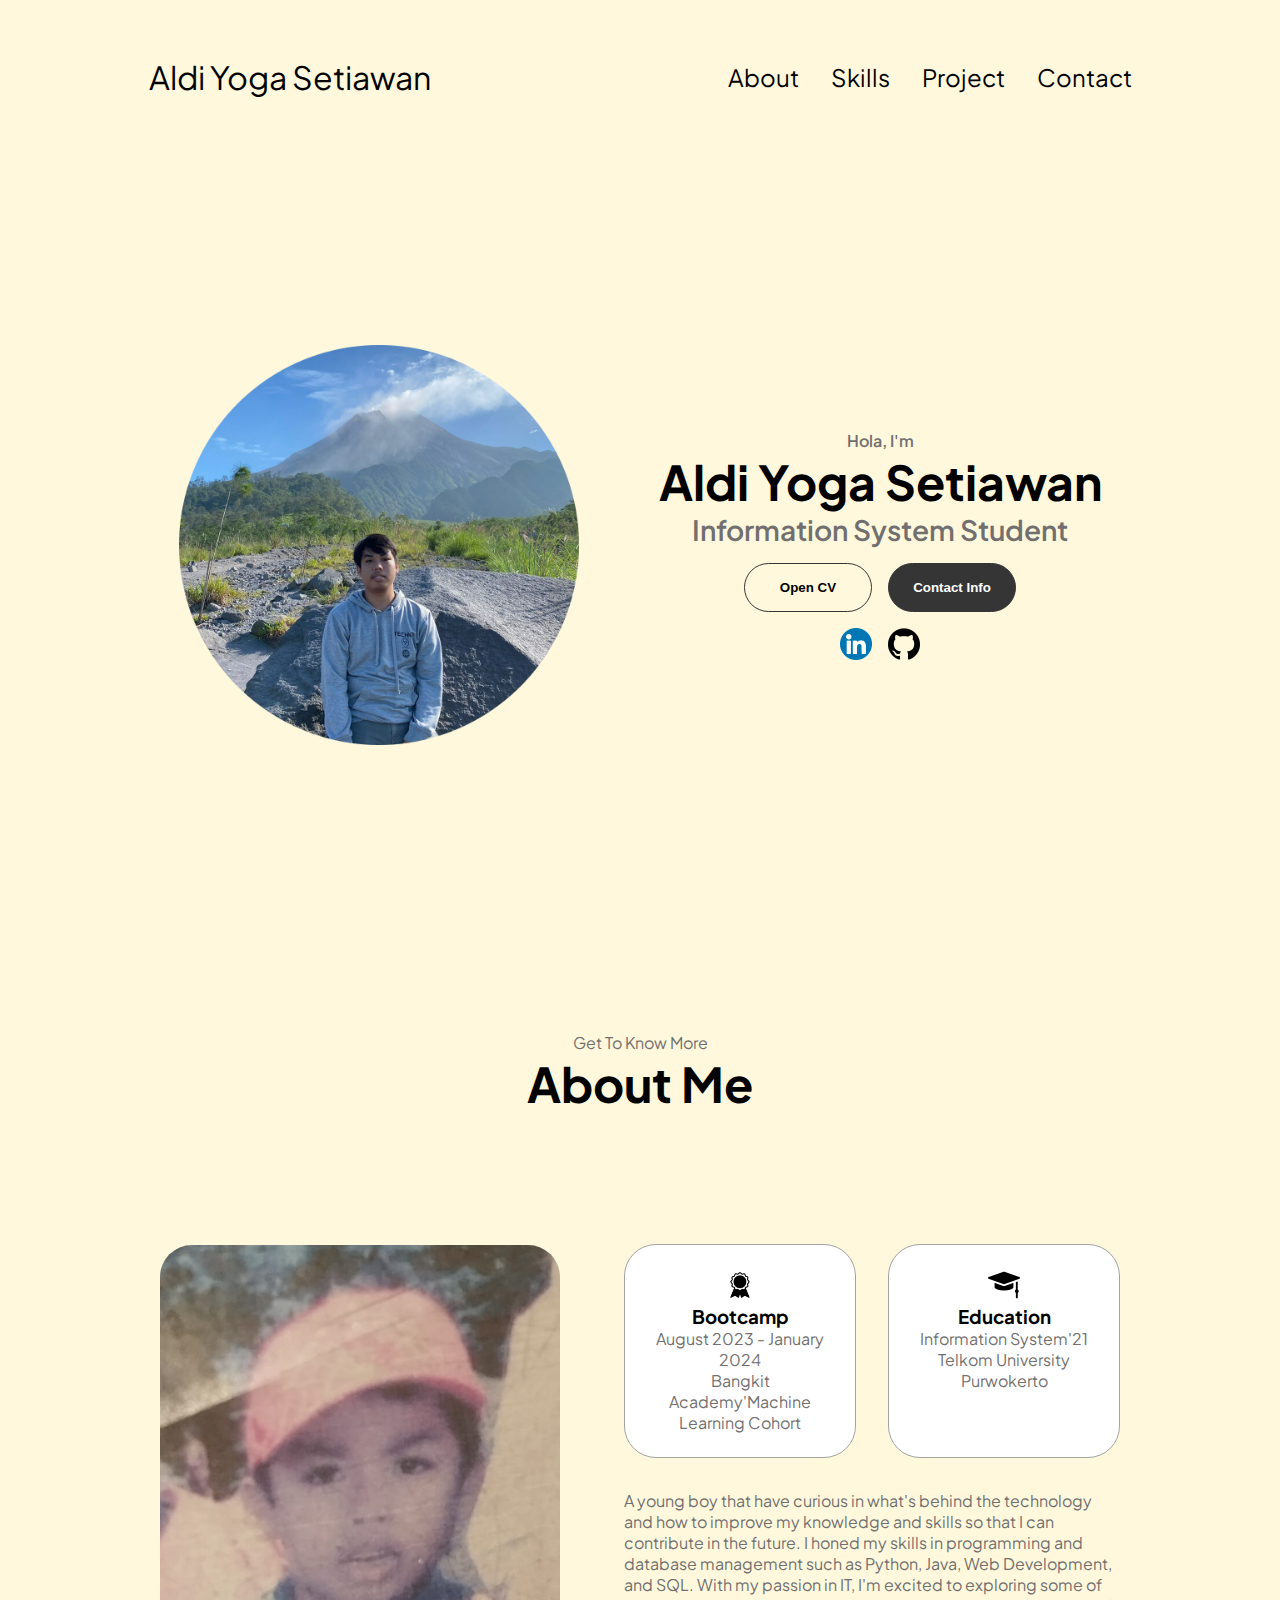
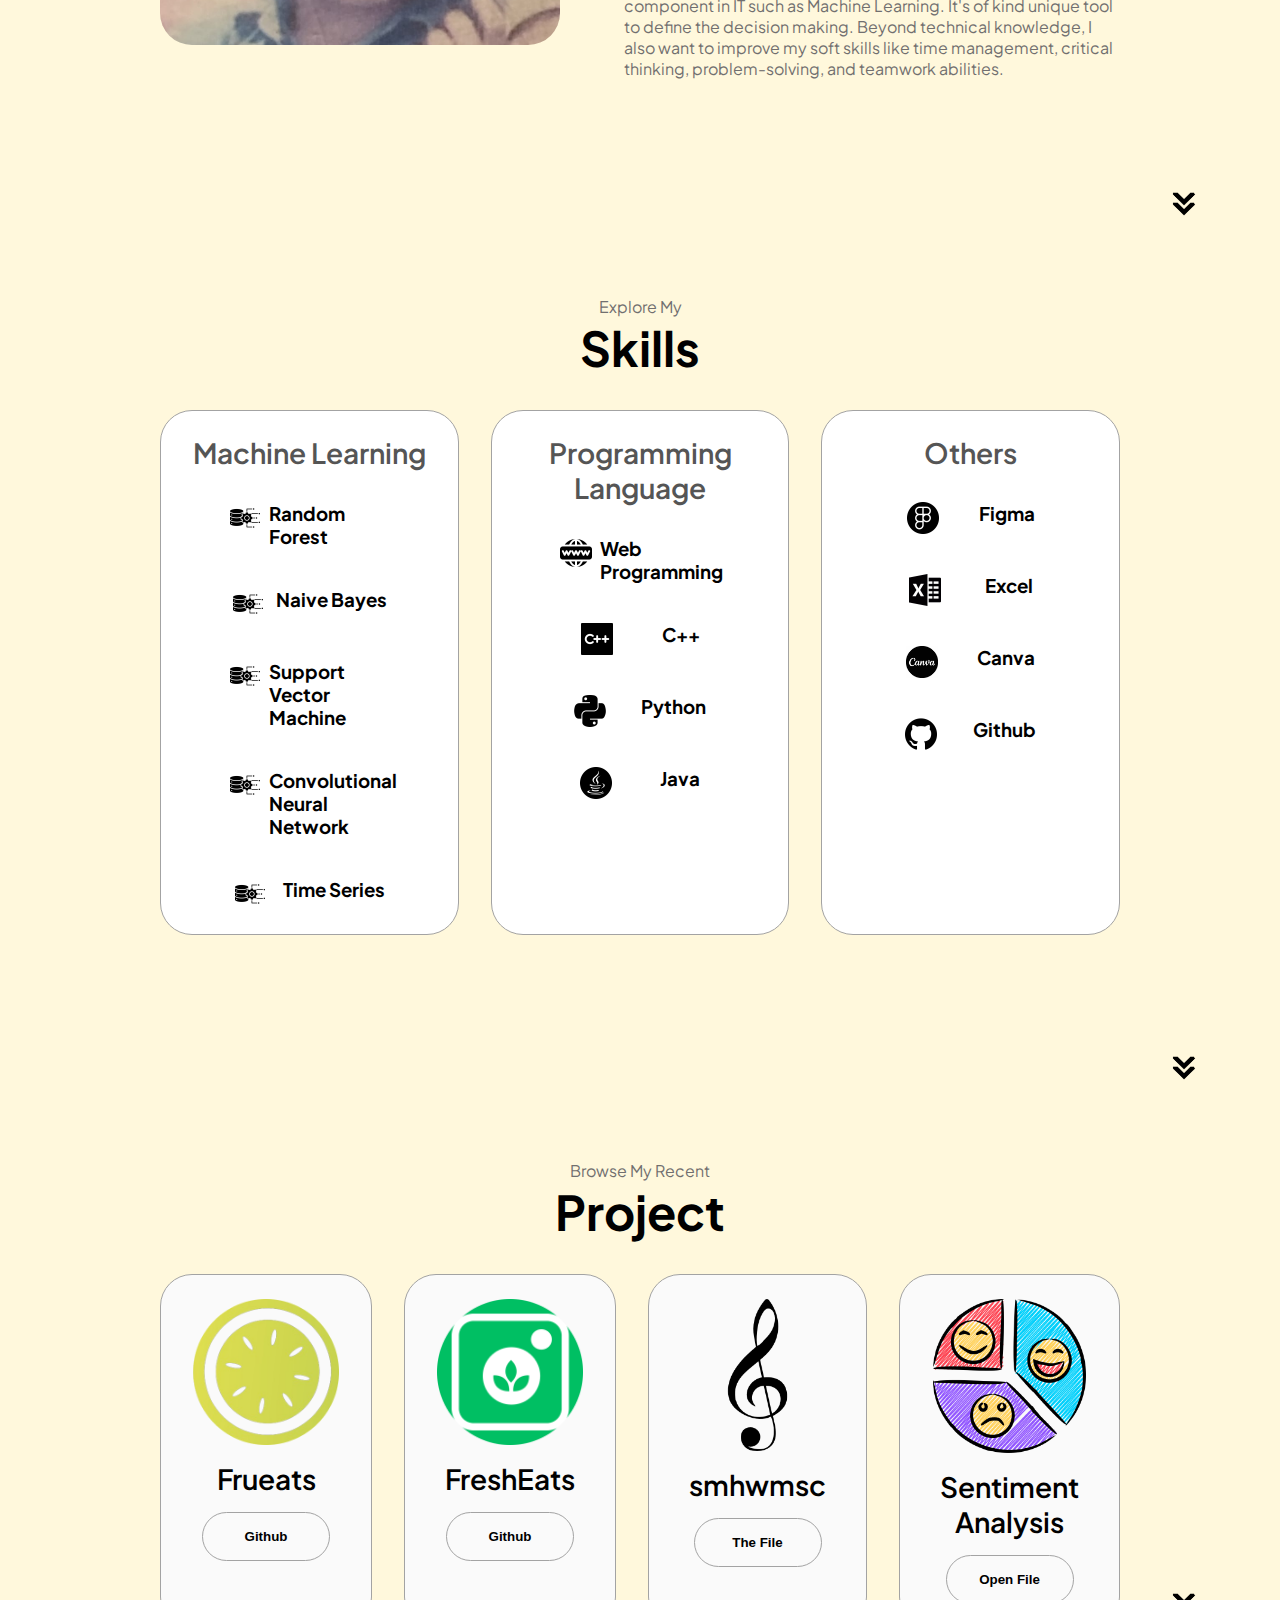
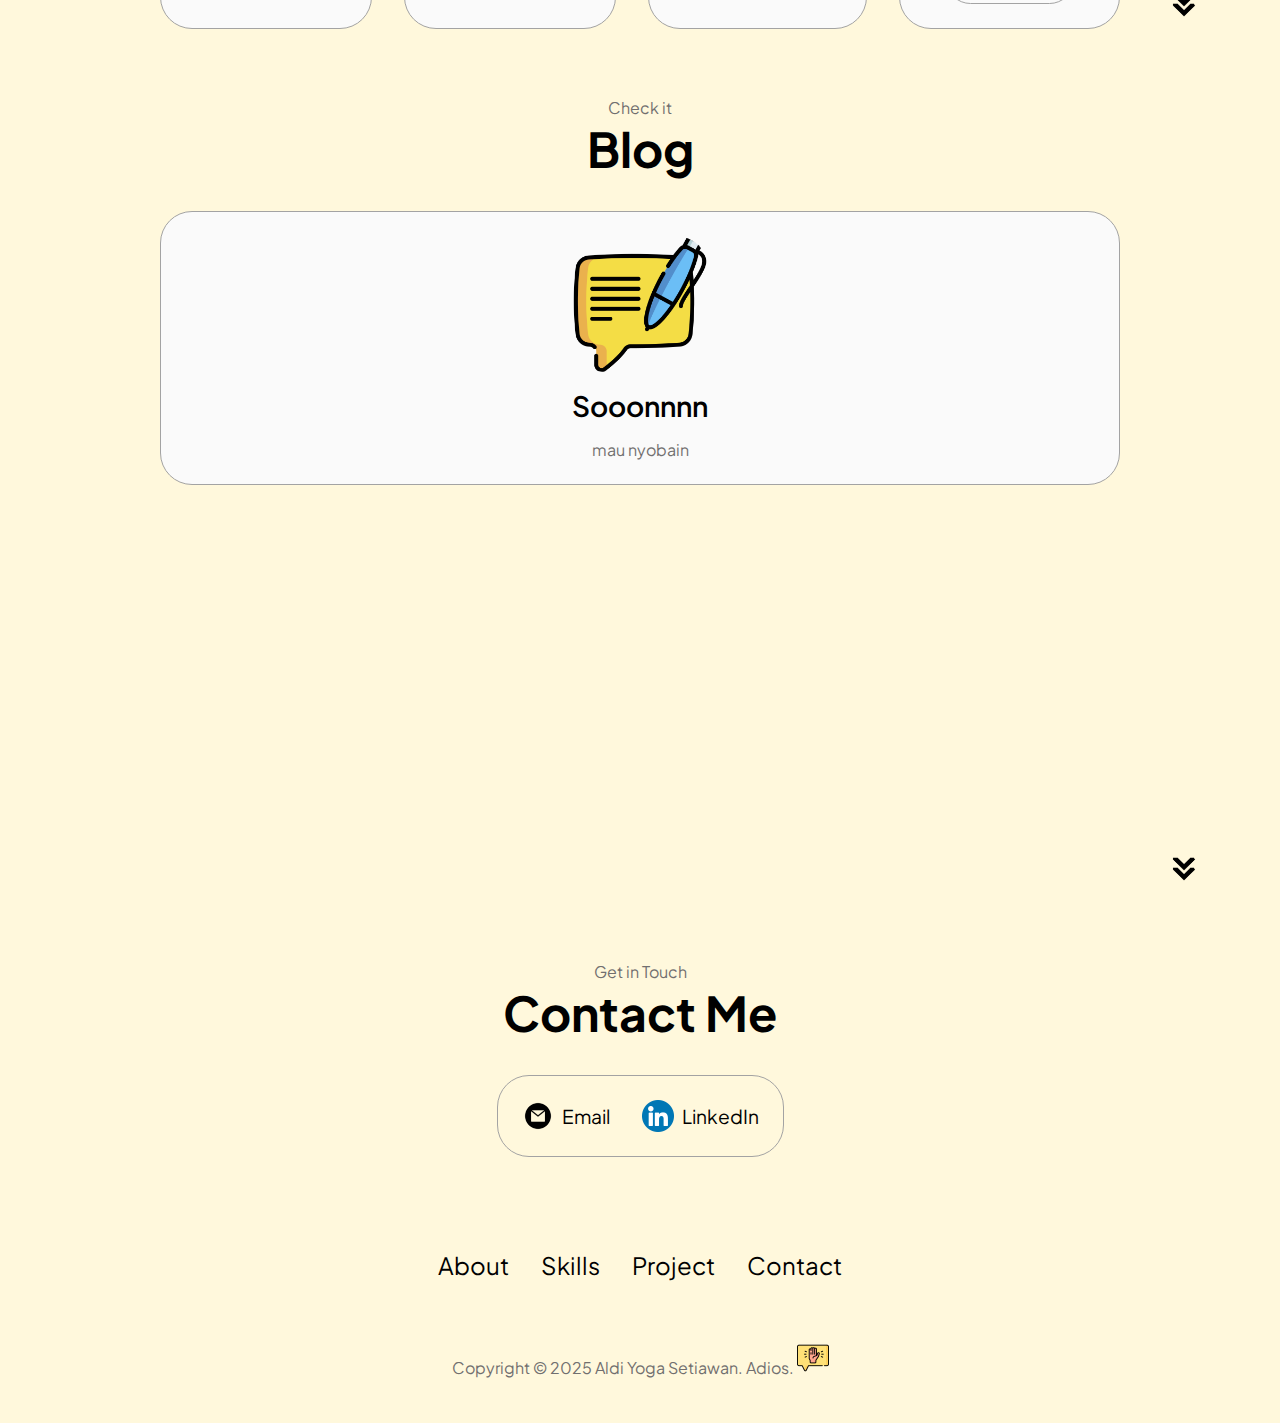
==== commit d431bc5f: "adding blog section" ====
--- a/index.html
+++ b/index.html
@@ -404,14 +404,15 @@
               />
             </div>
             <h2 class="experience-sub-title project-title">Sooonnnn</h2>
-            <div class="btn-container">
+            <p>mau nyobain</p>
+            <!-- <div class="btn-container"> -->
               <!-- <button
                 class="btn btn-color-2 project-btn"
                 onclick="location.href='https://github.com/melifeandmetime/frueats'"
               >
                 Github
               </button> -->
-            </div>
+            <!-- </div> -->
           </div>
         </div>
       </div>
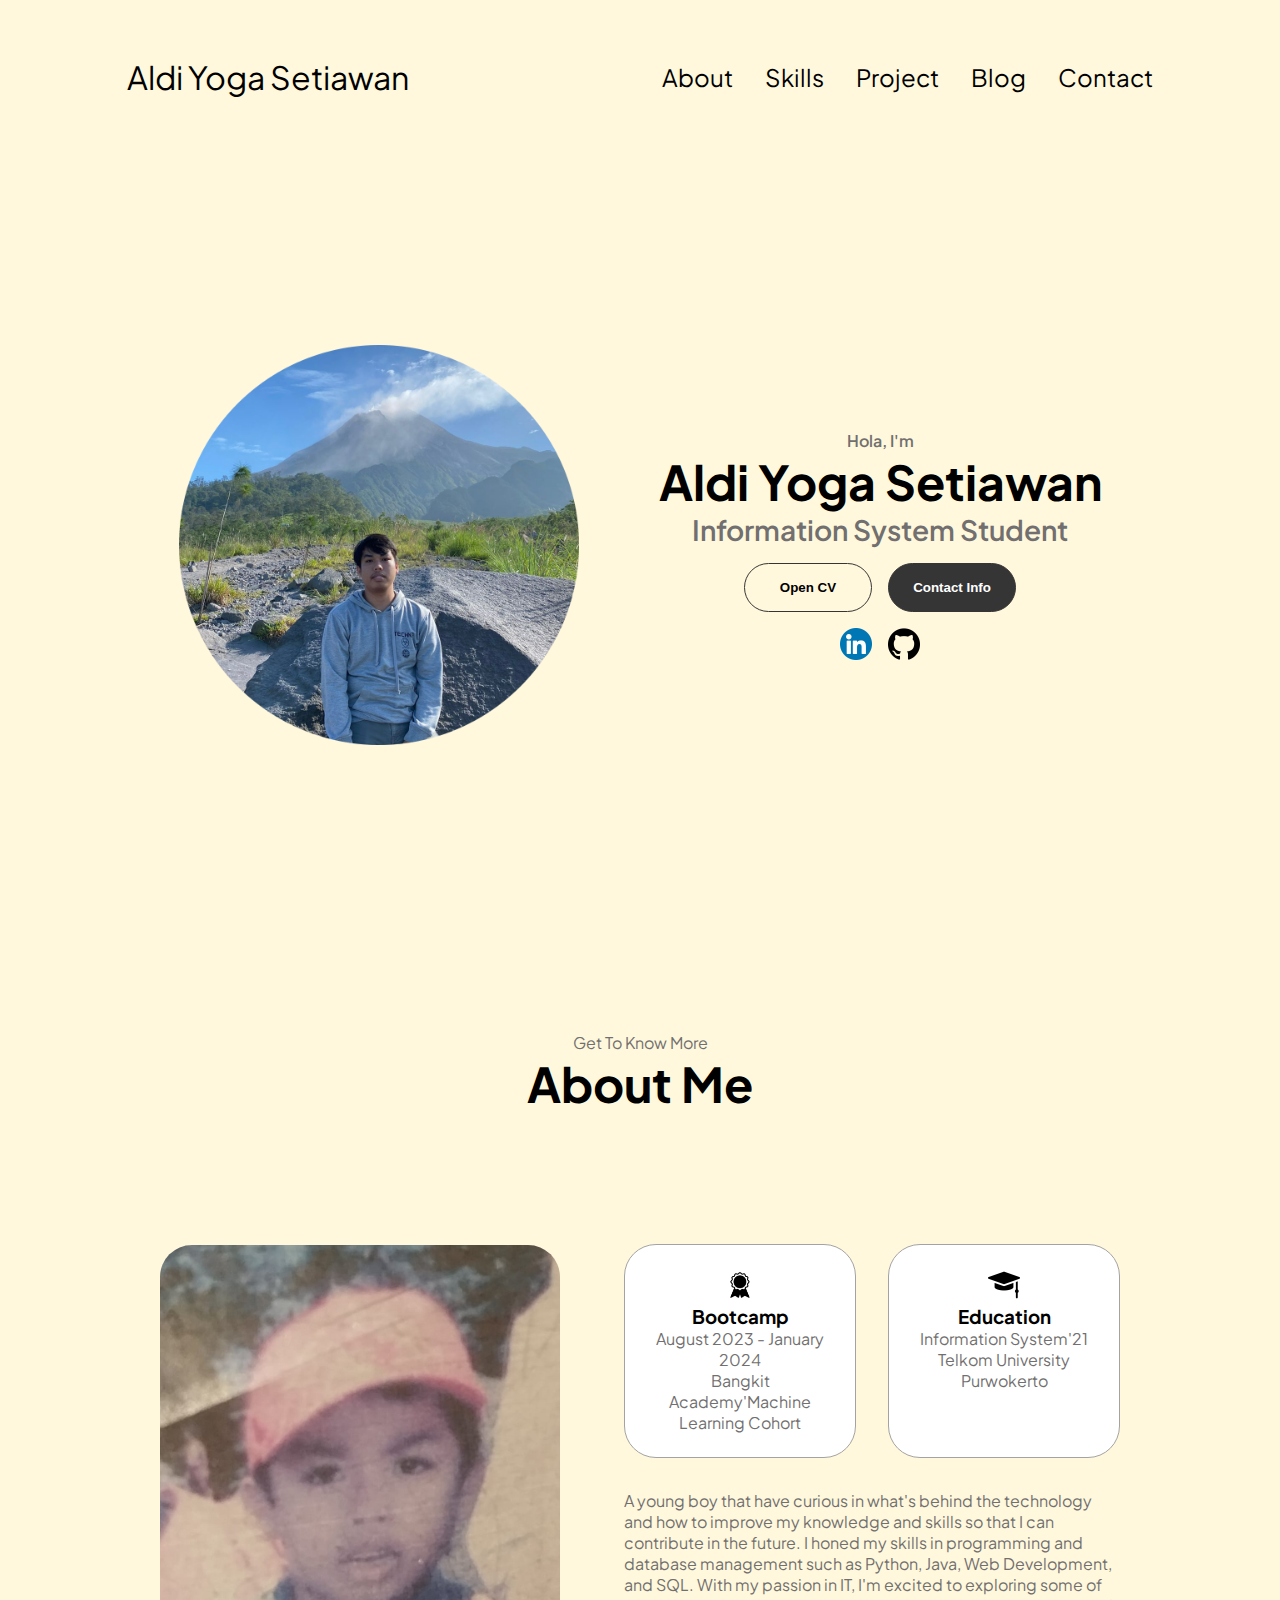
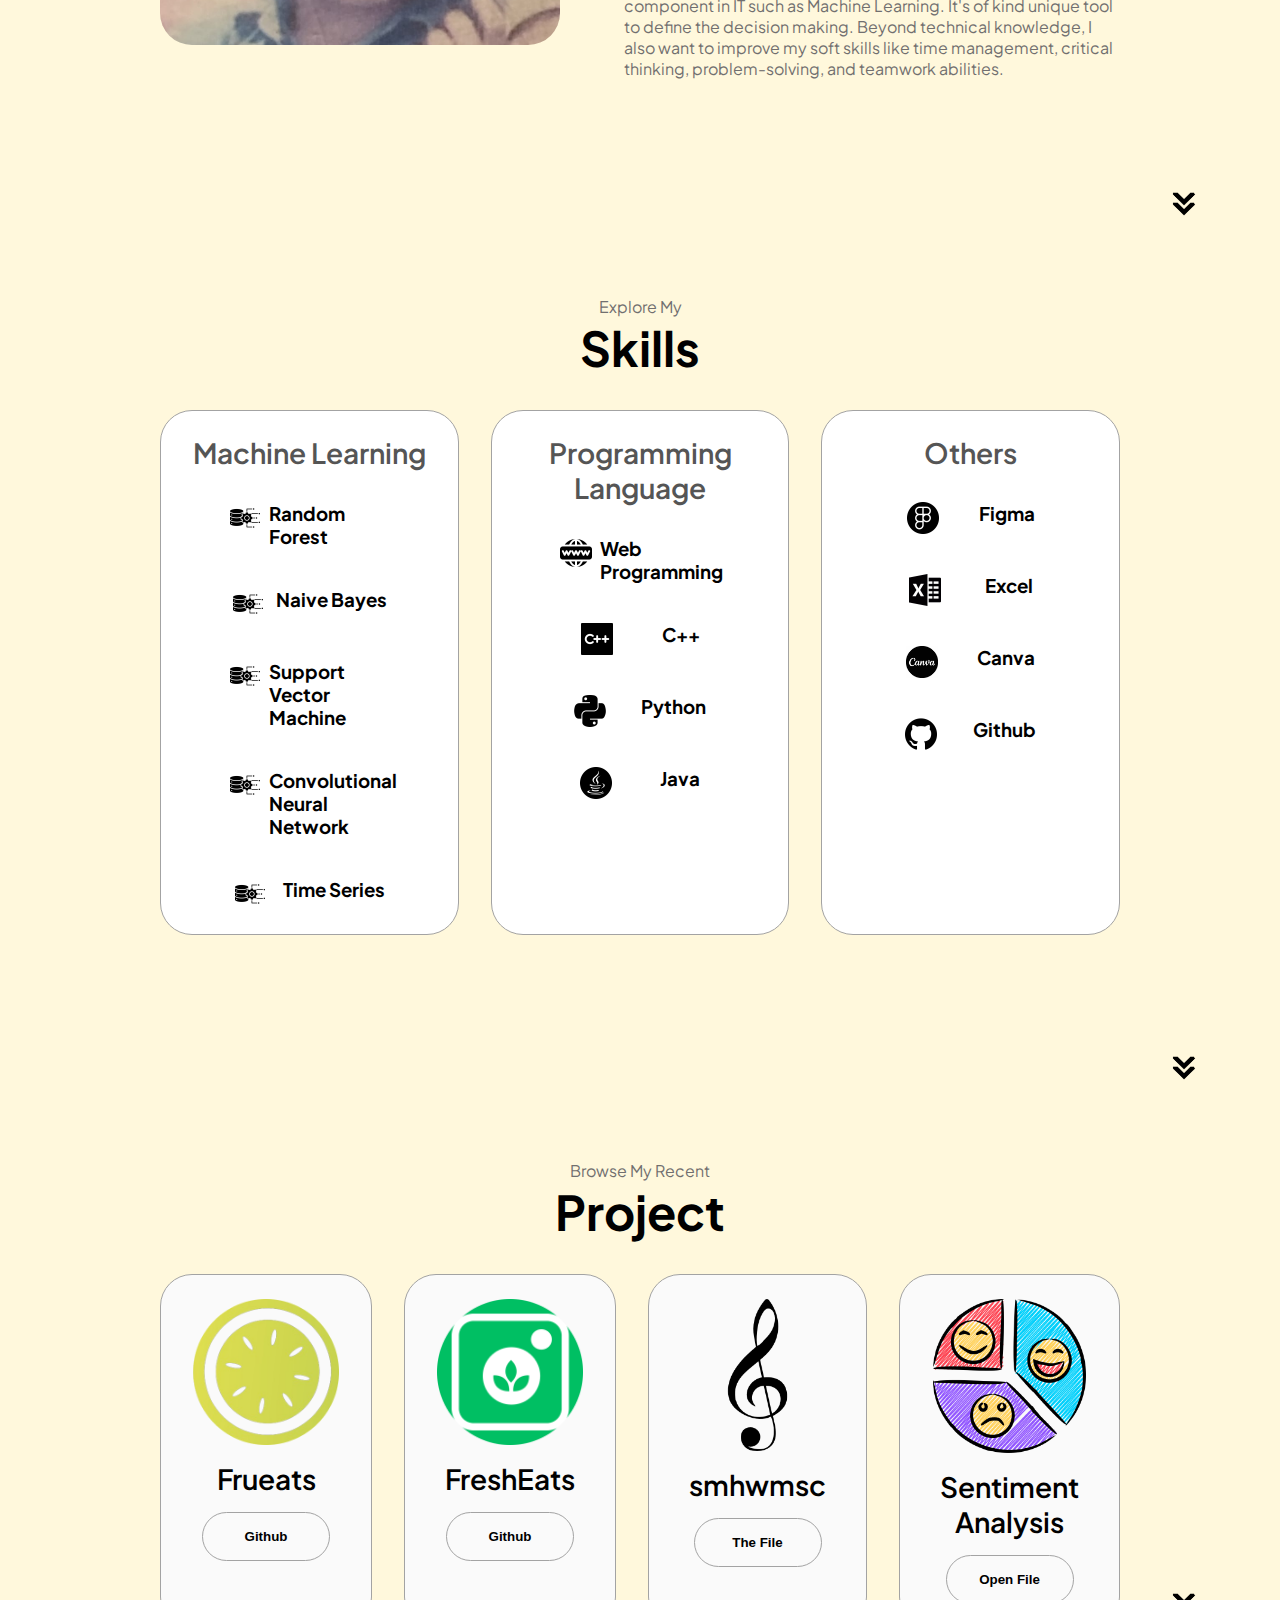
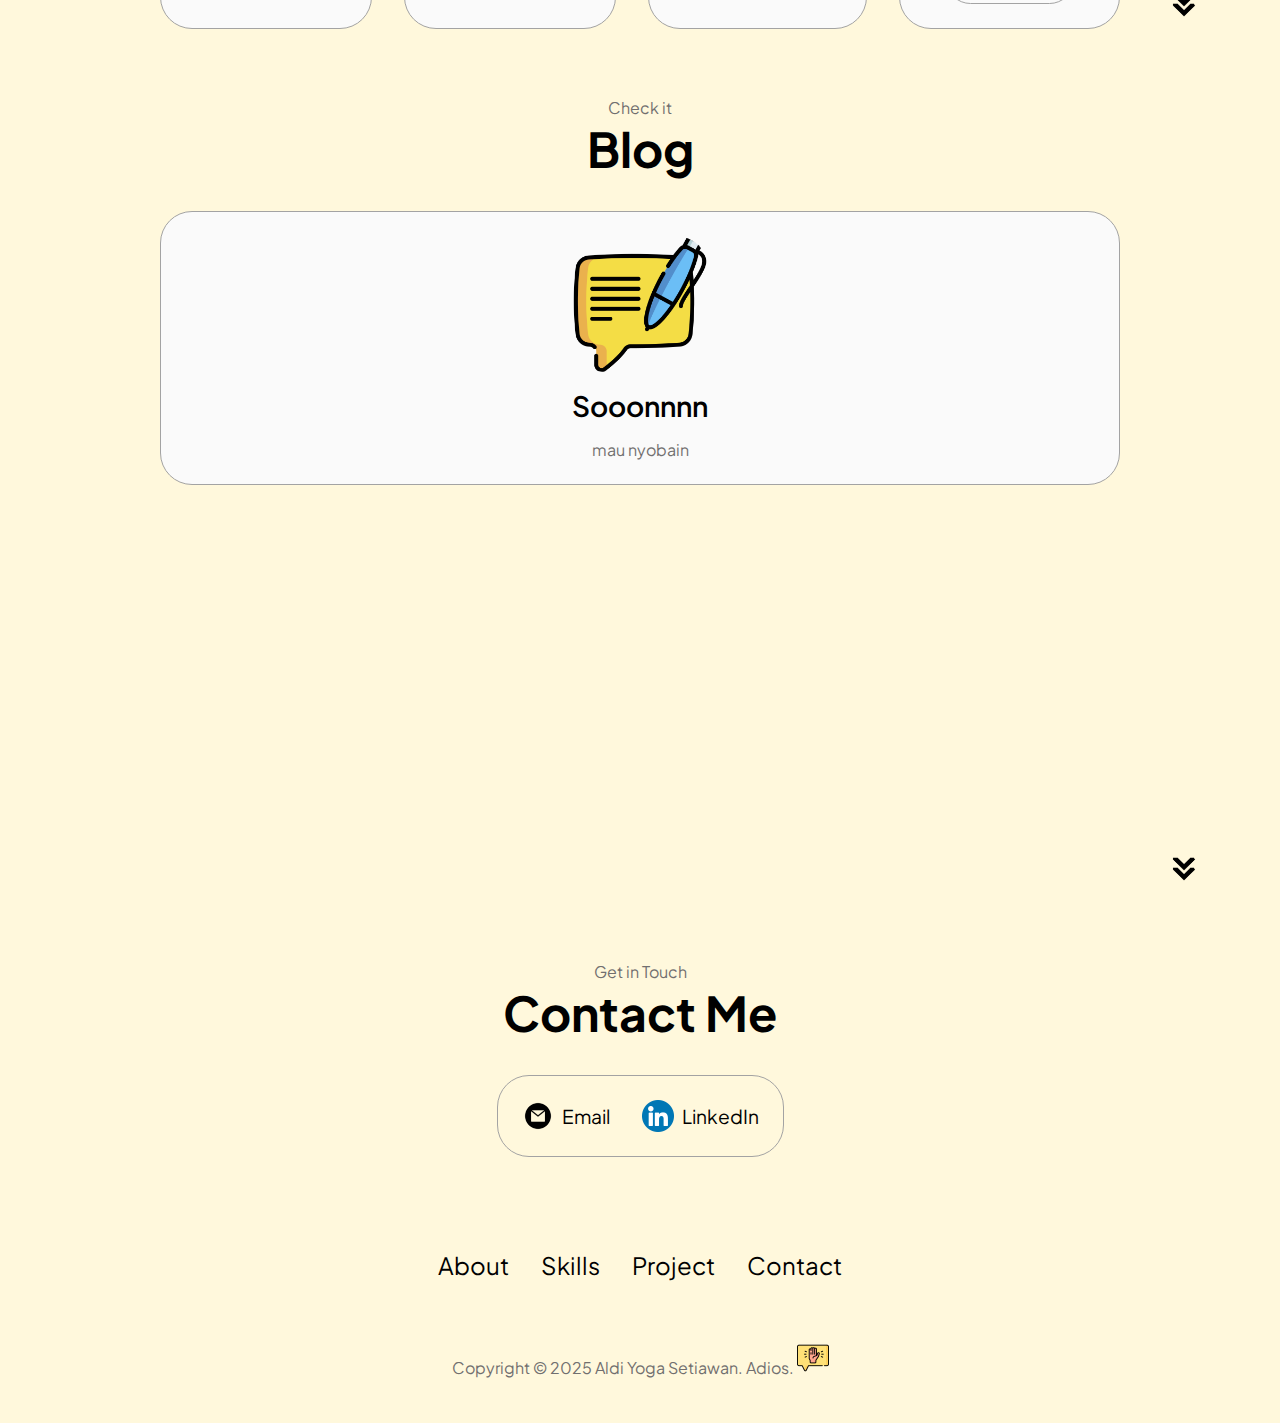
==== commit 636fed9e: "adding blog section" ====
--- a/index.html
+++ b/index.html
@@ -19,6 +19,7 @@
           <li><a href="#about">About</a></li>
           <li><a href="#experience">Skills</a></li>
           <li><a href="#projects">Project</a></li>
+          <li><a href="#blogs">Blog</a></li>
           <li><a href="#contact">Contact</a></li>
         </ul>
       </div>
@@ -35,6 +36,7 @@
           <li><a href="#about" onclick="toggleMenu()">About</a></li>
           <li><a href="#experience" onclick="toggleMenu()">Skills</a></li>
           <li><a href="#projects" onclick="toggleMenu()">Projects</a></li>
+          <li><a href="#blogs" onclick="toggleMenu()">Blog</a></li>
           <li><a href="#contact" onclick="toggleMenu()">Contact</a></li>
         </div>
       </div>
@@ -385,7 +387,7 @@
         src="./assets/arrow.png"
         alt="Arrow icon"
         class="icon arrow"
-        onclick="location.href='./#contact'"
+        onclick="location.href='./#blogs'"
       />
     </section>
 
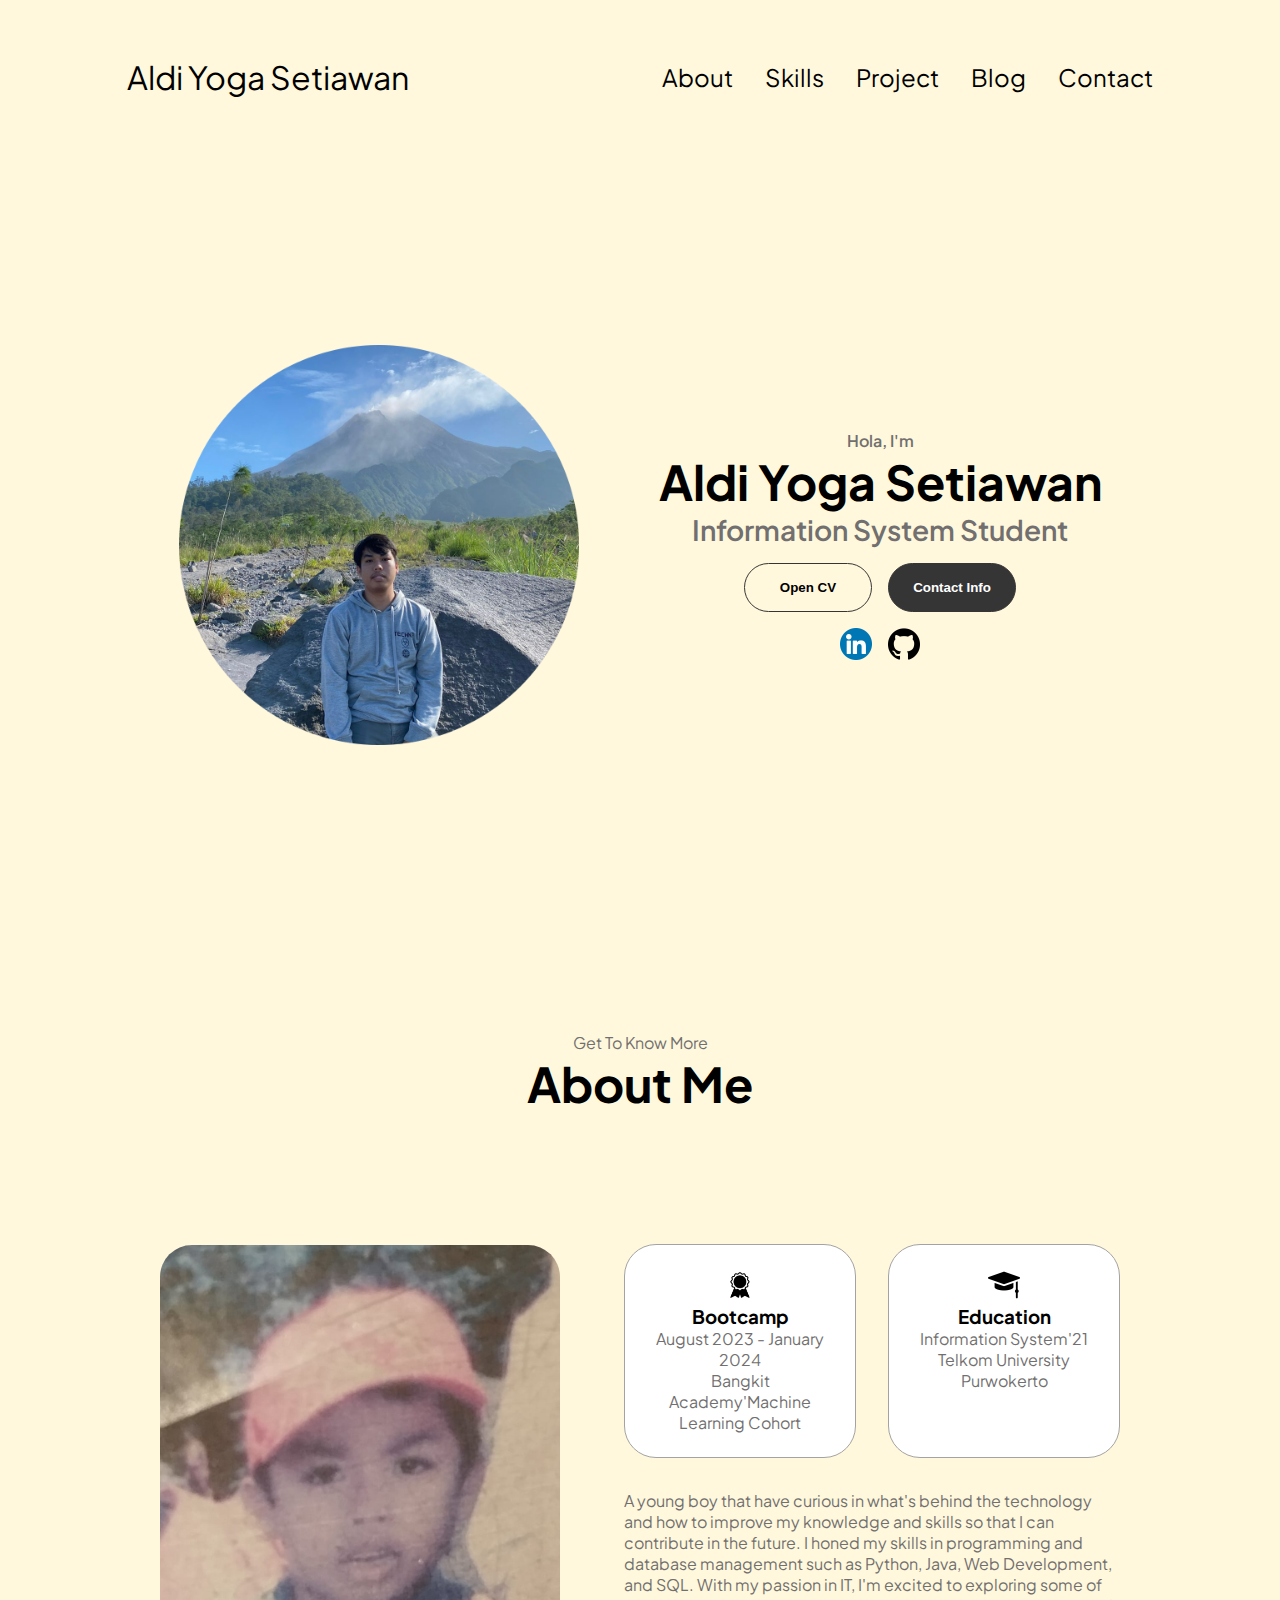
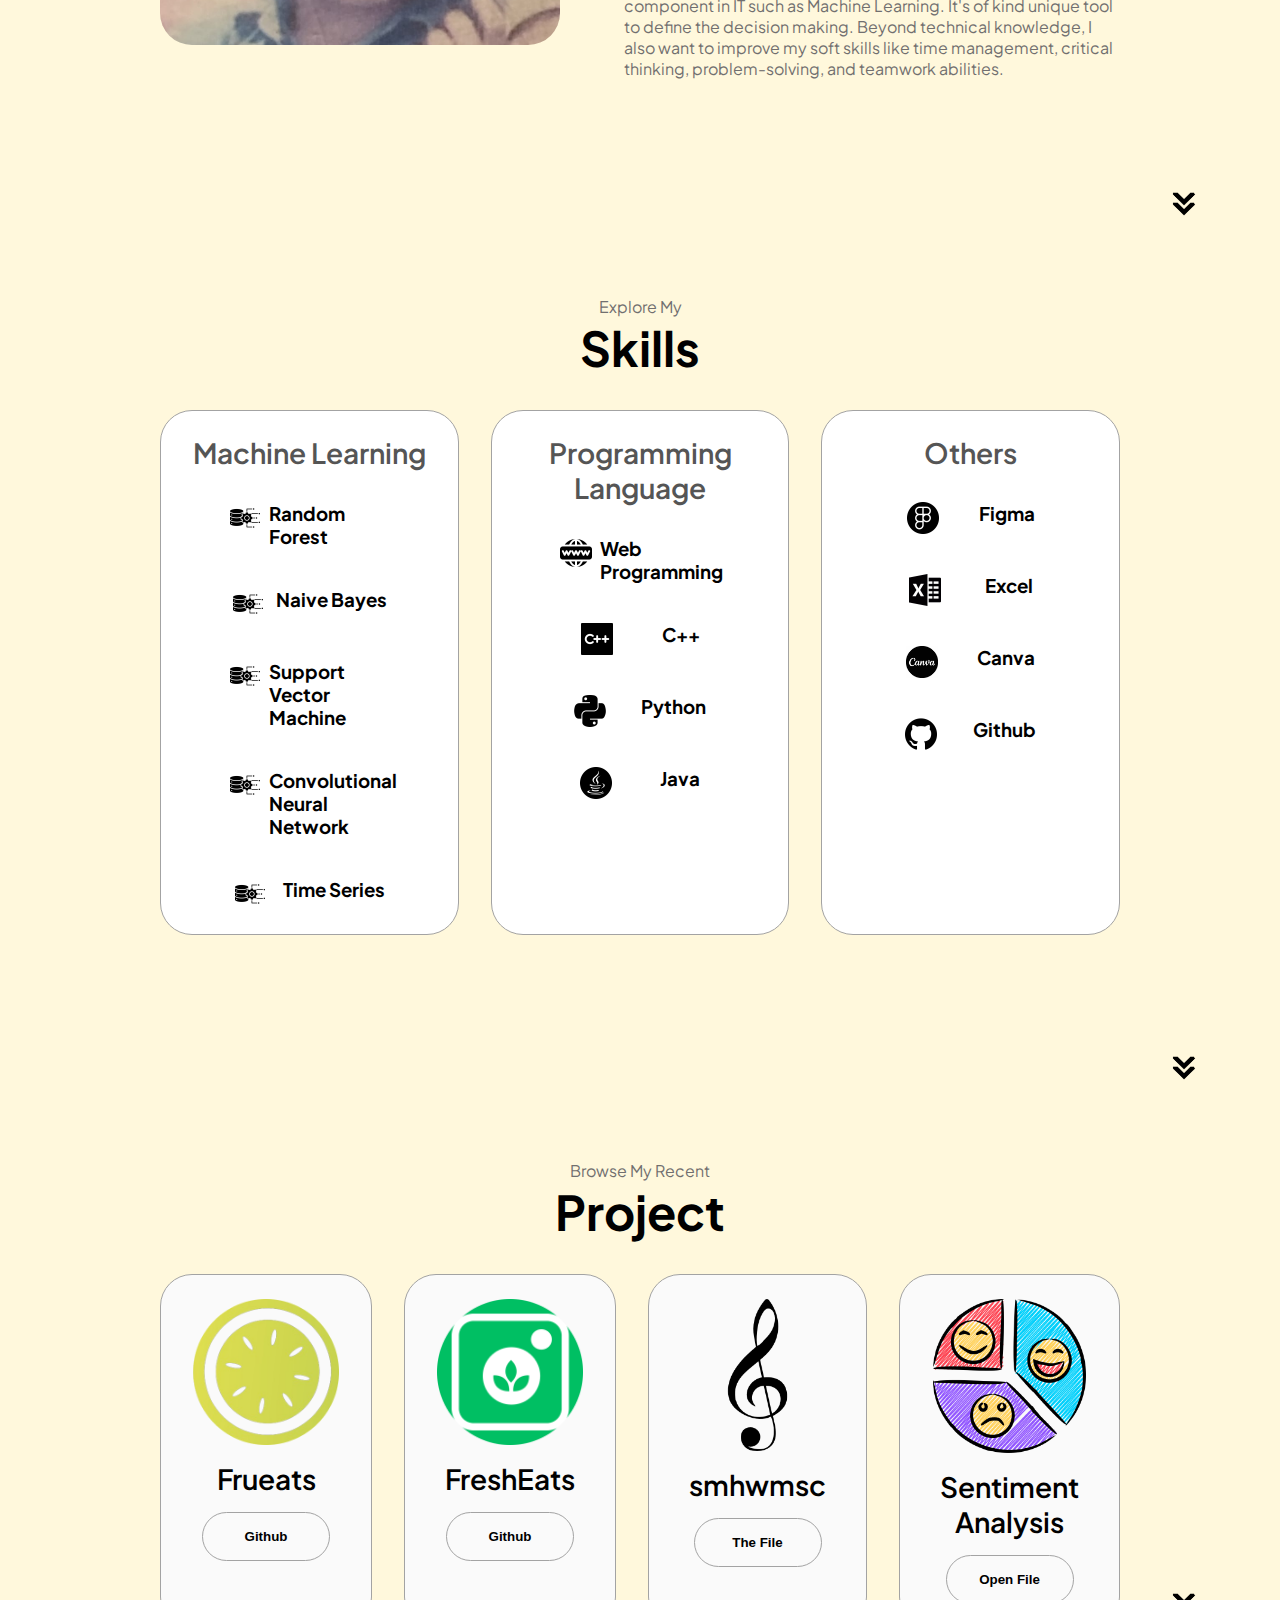
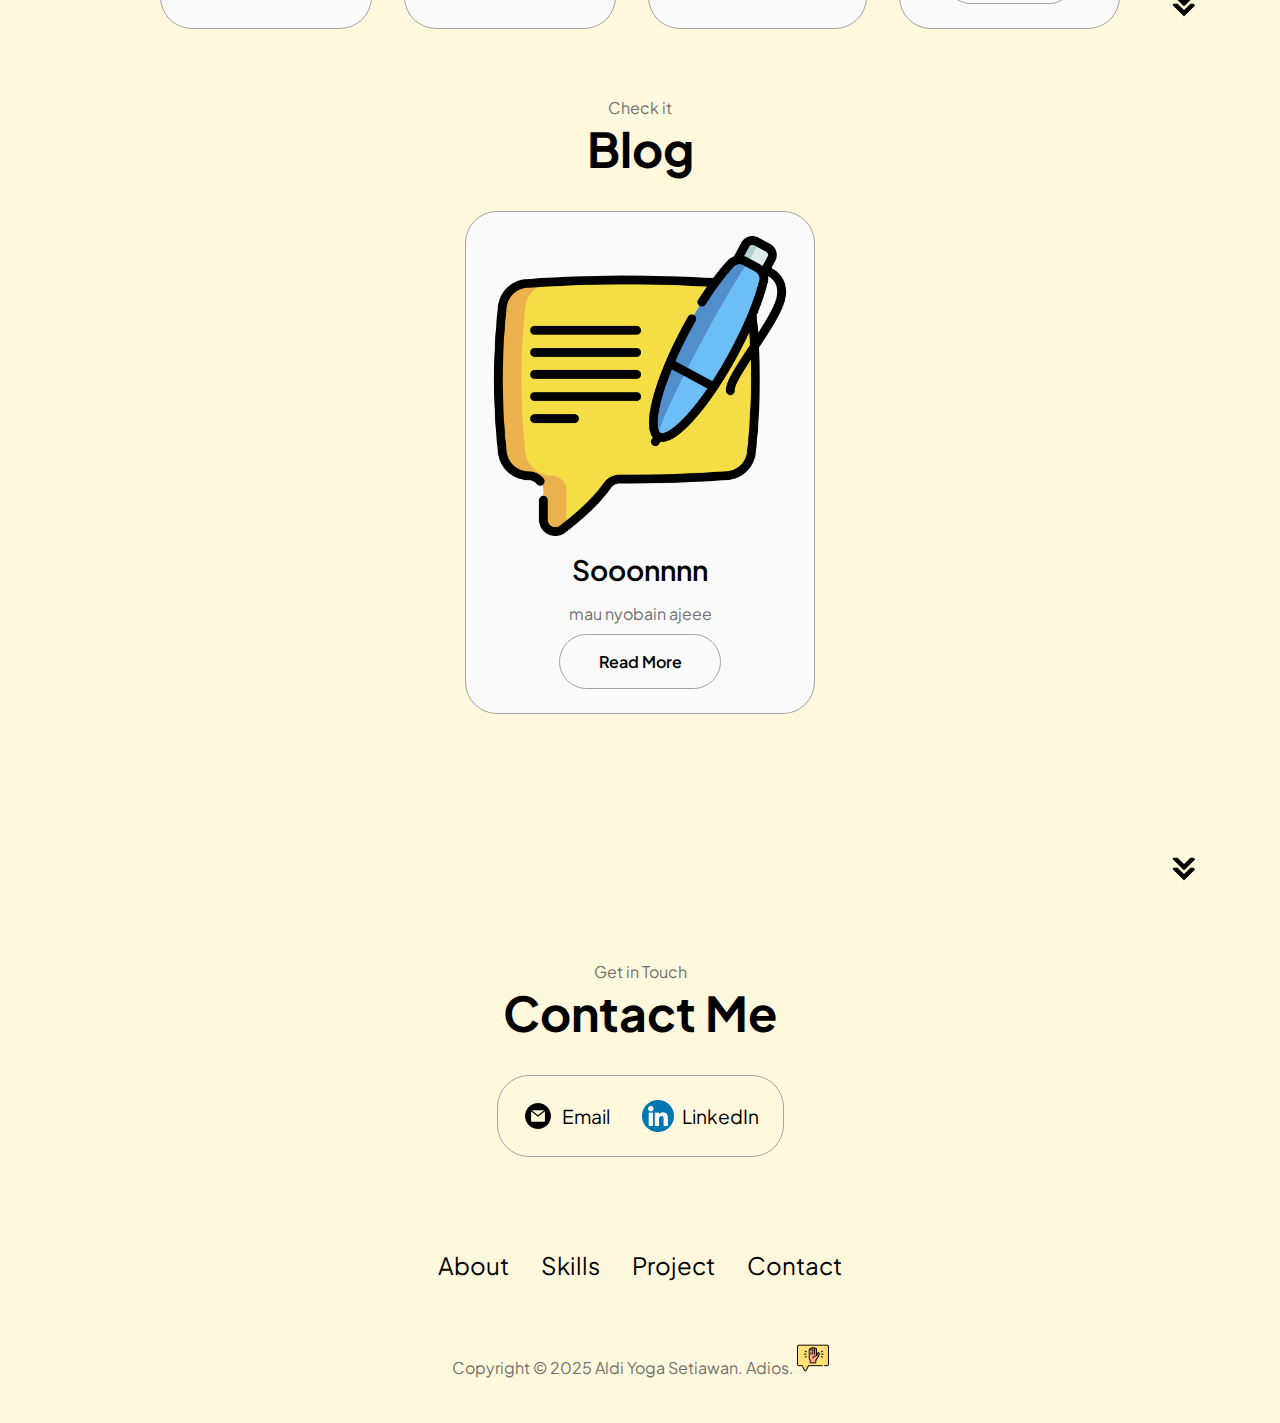
==== commit b87d95bb: "blog section update" ====
--- a/index.html
+++ b/index.html
@@ -397,7 +397,7 @@
       <h1 class="title">Blog</h1>
       <div class="about-details-container">
         <div class="about-containers">
-          <div class="details-container color-container">
+          <div class="details-container color-container blog-carousel">
             <div class="article-container">
               <img
                 src="./assets/blog.png"
@@ -406,7 +406,10 @@
               />
             </div>
             <h2 class="experience-sub-title project-title">Sooonnnn</h2>
-            <p>mau nyobain</p>
+            <p class="blog-desc">mau nyobain ajeee</p>
+            <div class="btn-container">
+              <a href="blog1.html" class="btn btn-color-2 project-btn">Read More</a>
+            </div>
             <!-- <div class="btn-container"> -->
               <!-- <button
                 class="btn btn-color-2 project-btn"
--- a/style.css
+++ b/style.css
@@ -438,8 +438,23 @@
   position: relative;
 }
 
-.blog-img {
-  border-radius: 2rem;
+.blog-carousel {
+  max-width: 300px;  /* Ubah sesuai kebutuhan */
+  width: 90%; /* Supaya tetap fleksibel */
+  margin: 0 auto;  /* Tengahin */
+}
+
+.blog-carousel .blog-img {
+  /* border-radius: 1rem;
+  object-fit: cover;
   width: 15%;
-  height: 15%;
+  height: 15%; */
+  width: 100%;
+  height: auto;
+  object-fit: cover;
+  border-radius: 10px;
+}
+
+.blog-desc {
+  margin-bottom: 10px; /* bisa disesuaikan */
 }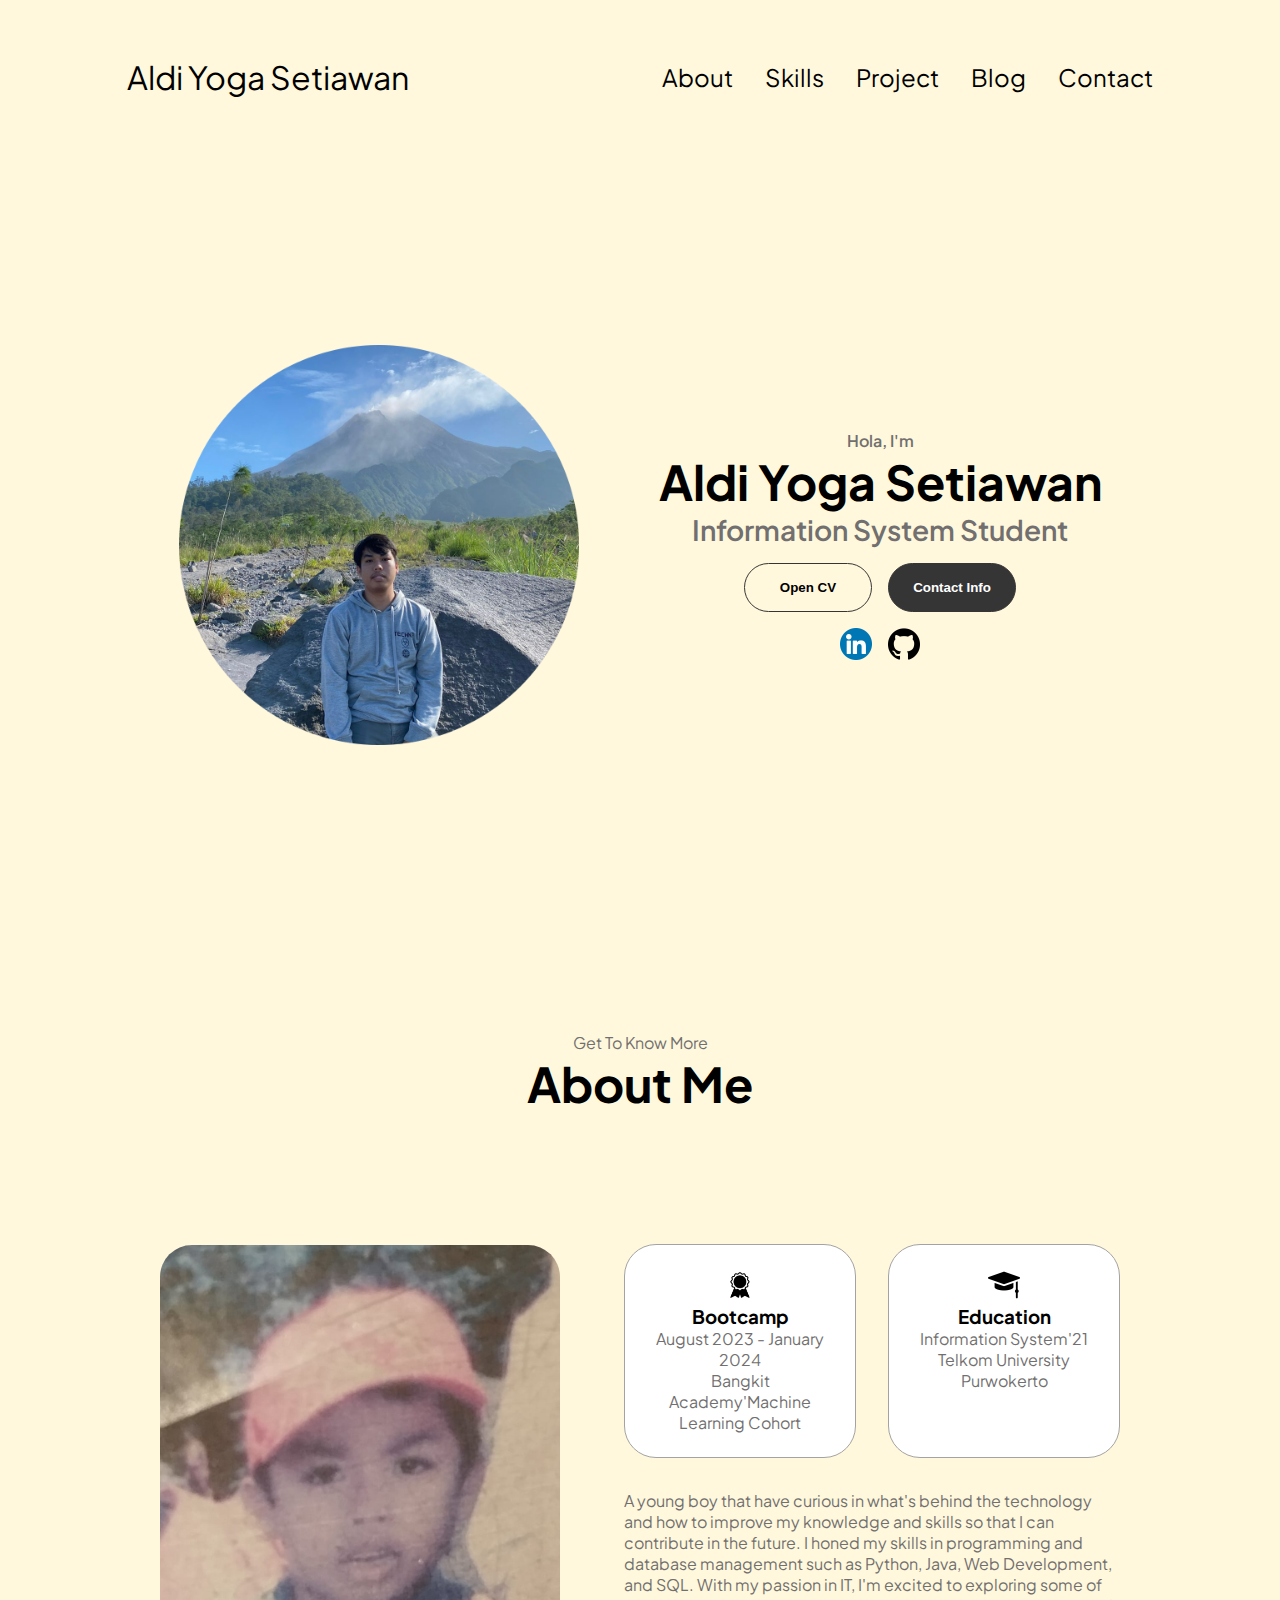
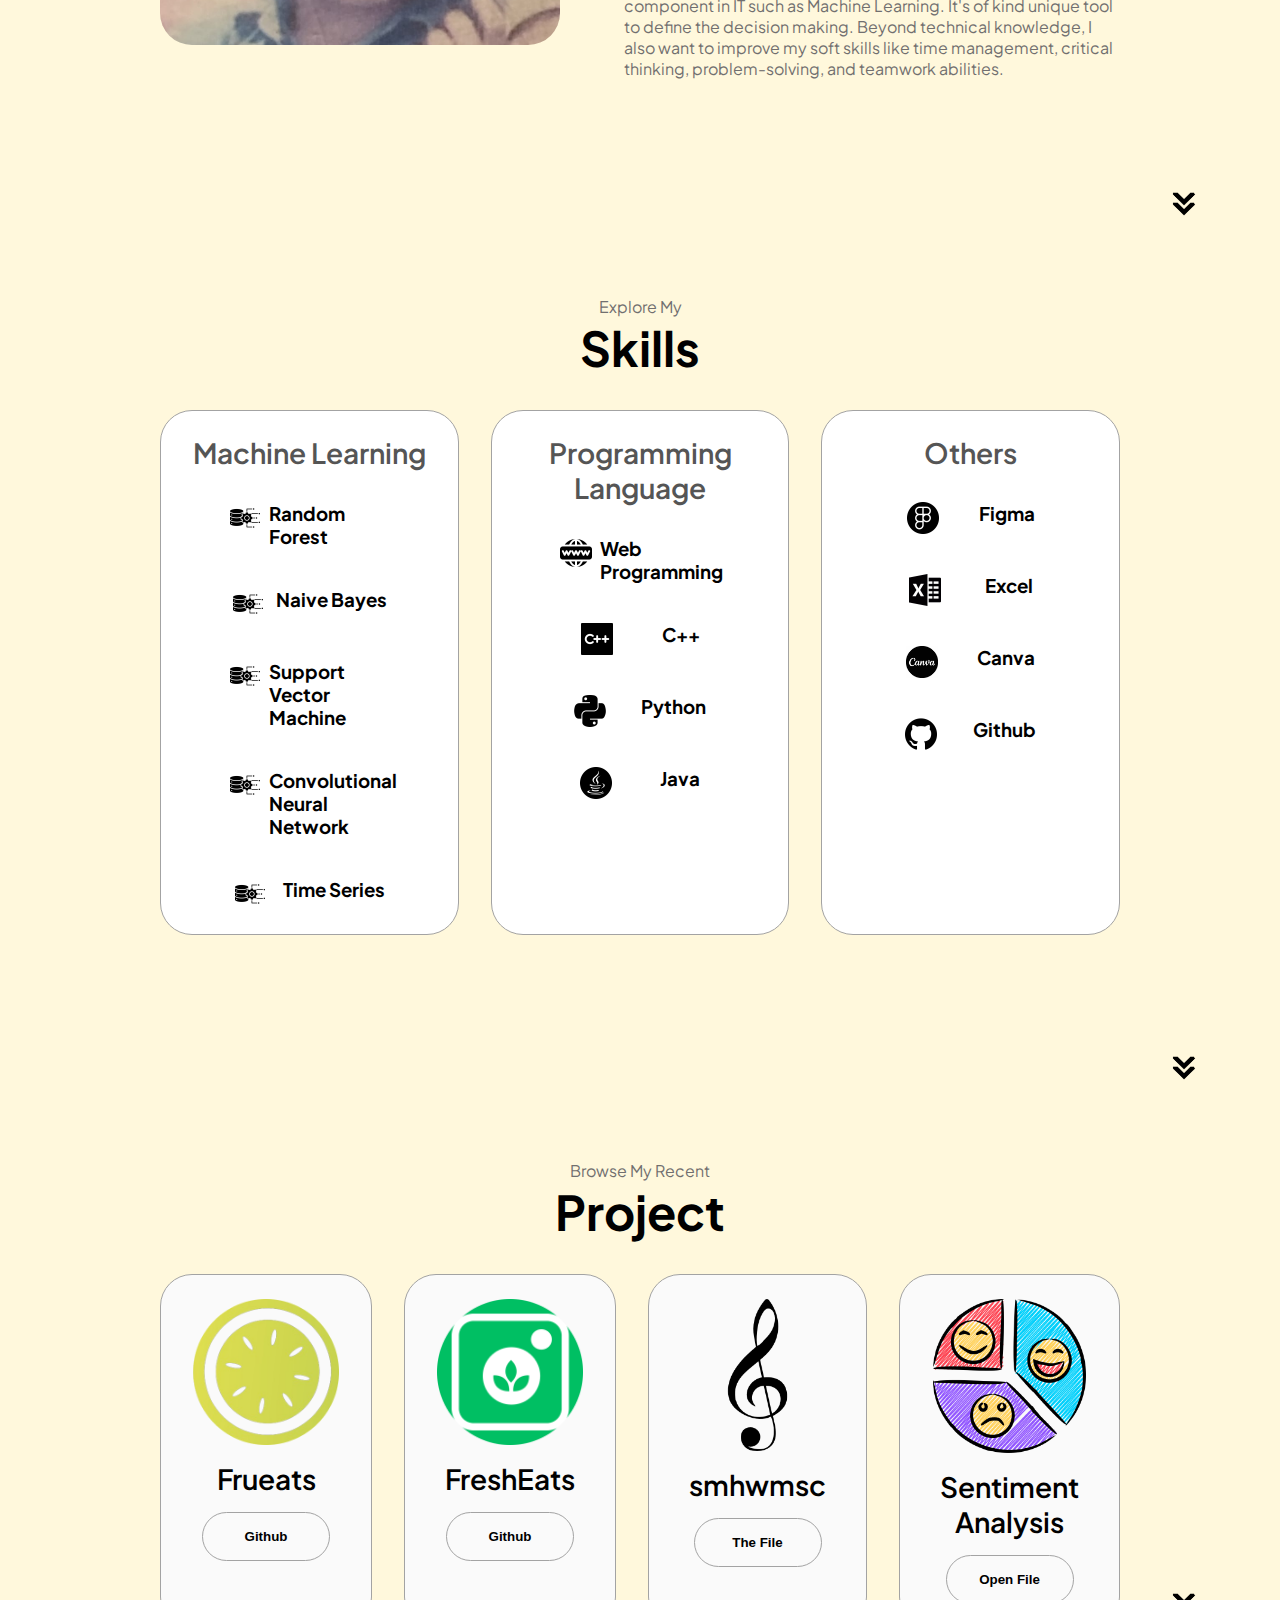
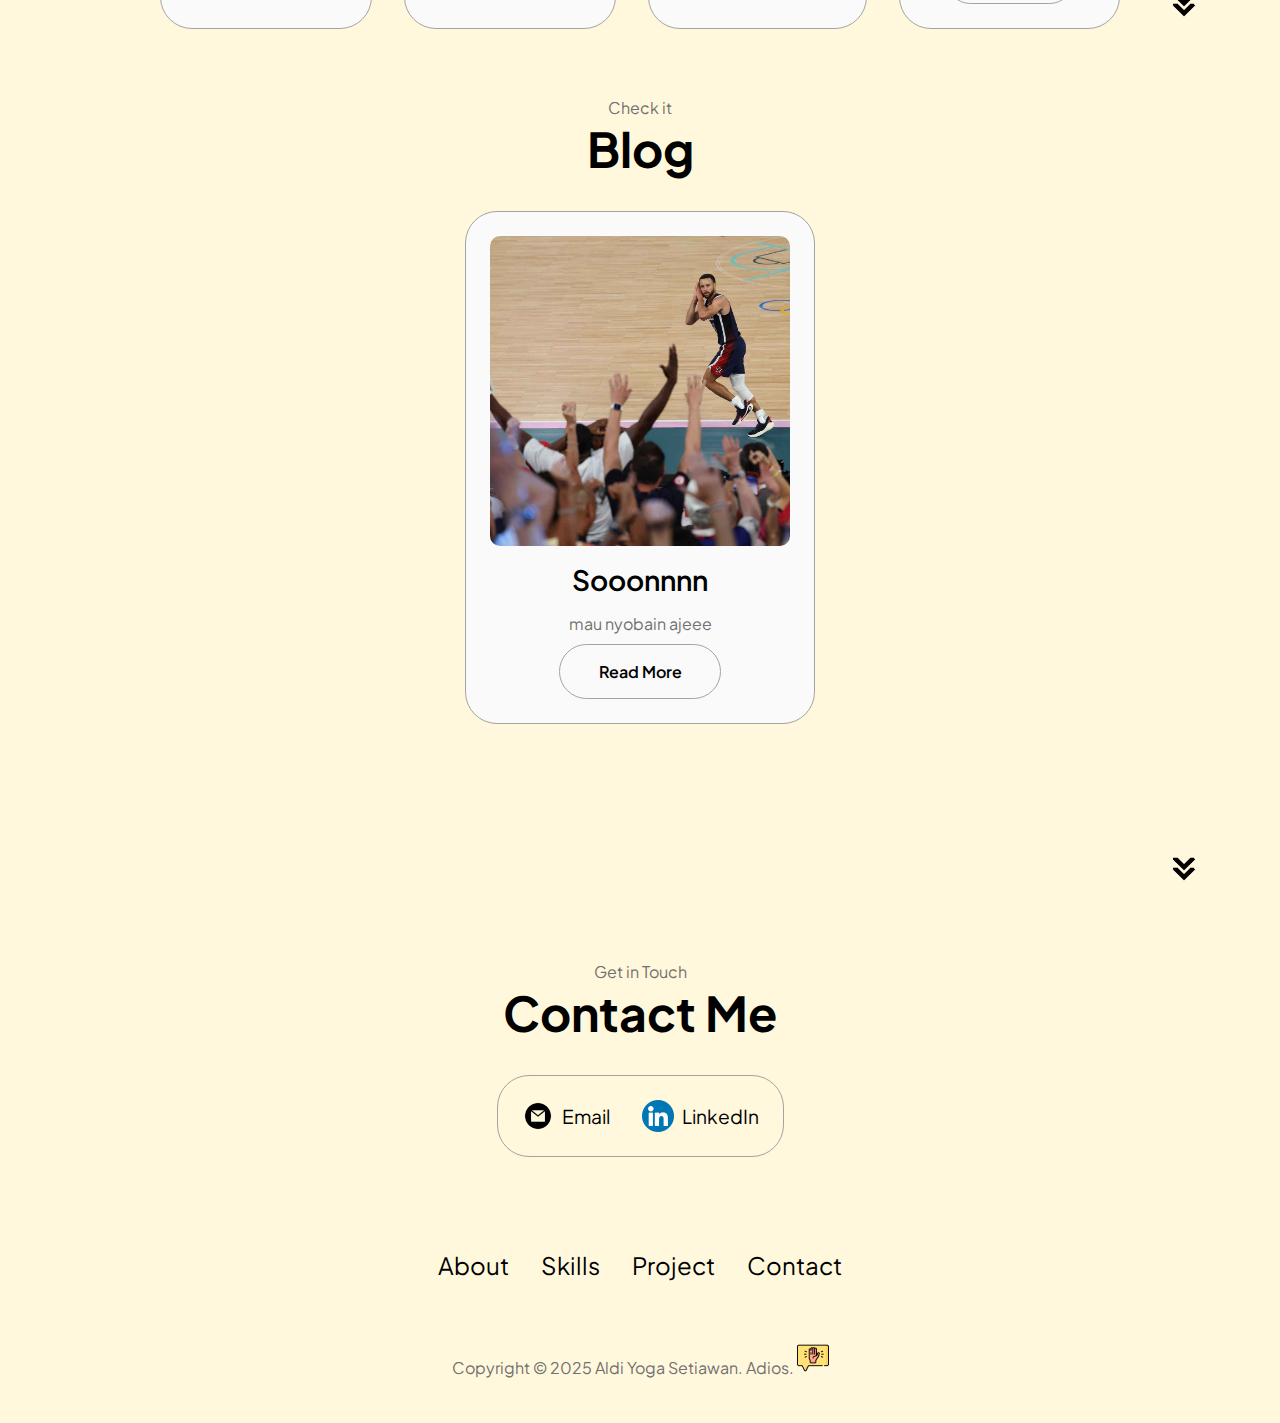
==== commit 7b082852: "blog section update" ====
--- a/index.html
+++ b/index.html
@@ -400,7 +400,7 @@
           <div class="details-container color-container blog-carousel">
             <div class="article-container">
               <img
-                src="./assets/blog.png"
+                src="./assets/night night steph curry.jpg"
                 alt="Blog 1"
                 class="blog-img"
               />
@@ -408,7 +408,7 @@
             <h2 class="experience-sub-title project-title">Sooonnnn</h2>
             <p class="blog-desc">mau nyobain ajeee</p>
             <div class="btn-container">
-              <a href="blog1.html" class="btn btn-color-2 project-btn">Read More</a>
+              <a href="#" class="btn btn-color-2 project-btn">Read More</a>
             </div>
             <!-- <div class="btn-container"> -->
               <!-- <button
